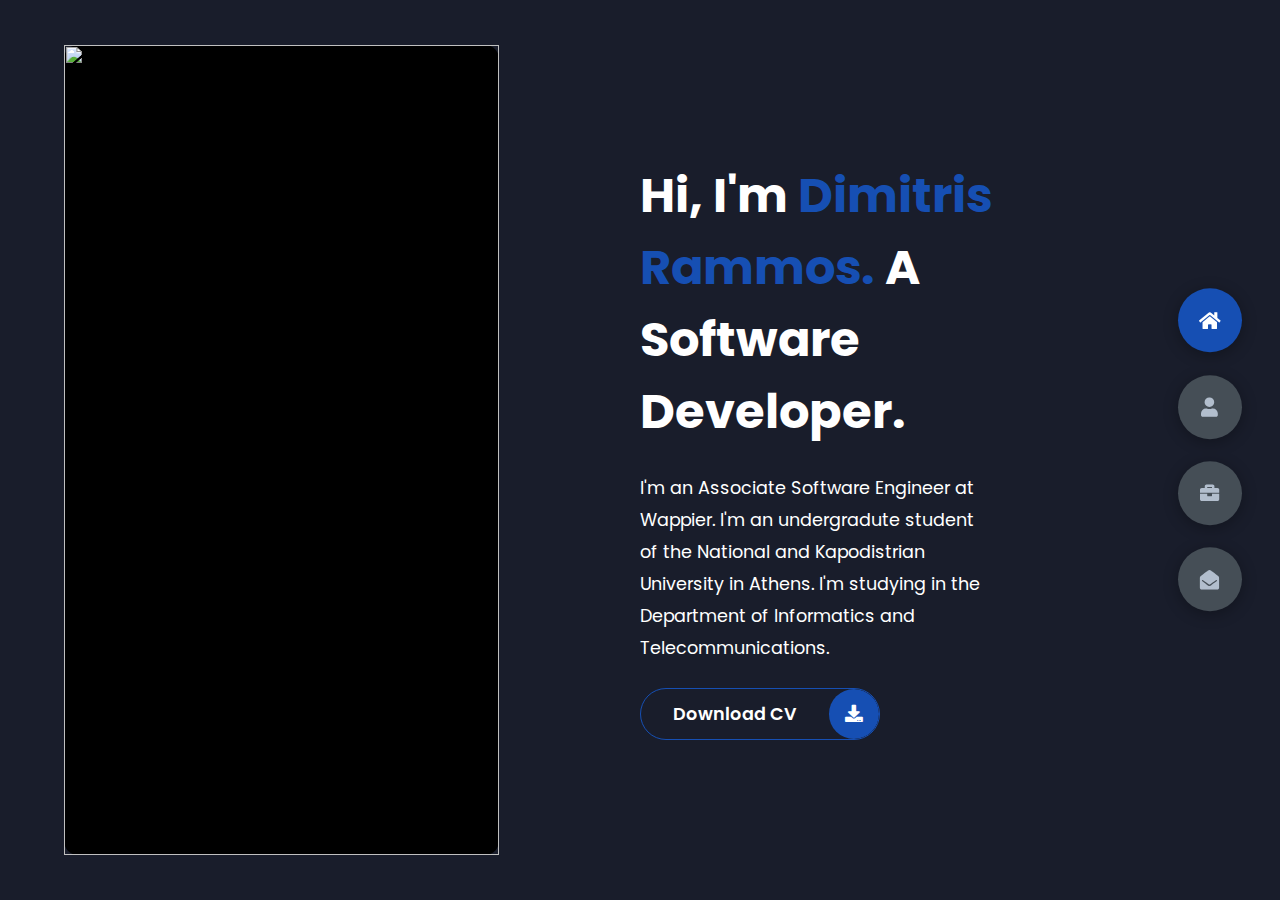
==== index.html @ a72041b3 "Update index.html" ====
<!DOCTYPE html>
<html lang = "en">
    
    <head>
        <meta charset="utf-8">
        <meta http-equiv="X-UA-Compatible" content= "IE=edge">
        <meta name = "viewport" content = "width=device-width, initial-scale=1.0">
        <title>Dimitrios Rammos</title>

        <link rel = "icon" href = "https://png.pngtree.com/png-clipart/20190613/original/pngtree-people-user-icon-png-image_3569389.jpg"
                type = "image/x-icon">
        <link rel = "stylesheet" href = "styles/styles.css">
        <link rel="preconnect" href="https://fonts.googleapis.com">
        <link rel="preconnect" href="https://fonts.gstatic.com" crossorigin>
        <link rel="stylesheet" href="https://cdnjs.cloudflare.com/ajax/libs/font-awesome/5.15.4/css/all.min.css" integrity="sha512-1ycn6IcaQQ40/MKBW2W4Rhis/DbILU74C1vSrLJxCq57o941Ym01SwNsOMqvEBFlcgUa6xLiPY/NS5R+E6ztJQ==" crossorigin="anonymous" referrerpolicy="no-referrer" />
        <link href="https://fonts.googleapis.com/css2?family=Poppins:wght@400;5000;600;700;800&ital@1&display=swap" rel="stylesheet"> 

    </head>

    <body class = "main-content">
        <header class="container header active" id="home">
            <div class="header-content">
                <div class="left-header">
                    <div class="h-shape"></div>
                    <div class="image">
                        <img src="img/myphoto.jpg" alt="">
                    </div>
                </div>
                <div class="right-header">
                    <h1 class="name">
                        Hi, I'm <span>Dimitris Rammos.</span>
                        A Software Developer.
                    </h1>
                    <p>
                        I'm an Associate Software Engineer at Wappier.
                        I'm an undergradute student of the National and Kapodistrian University in Athens.
                        I'm studying in the Department of Informatics and Telecommunications. 
                    </p>
                    <div class="btn-con">
                        <a href="files/cv.pdf" class="main-btn">
                            <span class="btn-text">Download CV</span>
                            <span class="btn-icon"><i class="fas fa-download"></i></span>
                        </a>
                    </div>
                </div>

            </div>
        </header>


        <main>
            <section class = "container  about" id = "aboutme">
                <div class="main-title">
                    <h2>ABOUT <span>ME</span></h2>
                </div>
                <div class="about-container">
                    <div class="left-about">
                        <h4>Information About me</h4>
                        <p>
                            I am a Associate Software Engineer at Wappier, as a Backend Developer, using Rust.
                            I am an undergraduate student in Department of Informatics and Telecommunications, in University of Athens.
                            I’m currently learning Rust Programming Language.<br /><br />
                            I am 21 years old and I live in athens. Though, I really love Crete and its nature, as well as life in the village. Last but not least, Greek coffee is my thing!
                        </p>
                        
                    </div>
                    <div class = "right-about">
                        <div class="image">
                            <img src="img/greek-coffee.jpg" alt="">
                        </div>
                    </div>
                </div>
                <div class = "about-skills">
                    <h4 class="stat-title">Programming Skills</h4>
                    
                    <div class = "programming-skills">
                        <div class="about-item">
                            <div class="abt-text">
                                <p class="large-text">C</p>
                            </div>
                        </div>
                        
                        <div class="about-item">
                            <div class="abt-text">
                                <p class="large-text">C++</p>
                            </div>
                        </div>

                        <div class="about-item">
                            <div class="abt-text">
                                <p class="large-text">Java</p>
                            </div>
                        </div>

                        <div class="about-item">
                            <div class="abt-text">
                                <p class="large-text">Python</p>
                            </div>
                        </div>

                        <div class="about-item">
                            <div class="abt-text">
                                <p class="large-text">MySQL</p>
                            </div>
                        </div>

                        <div class="about-item">
                            <div class="abt-text">
                                <p class="large-text">Assembly</p>
                            </div>
                        </div>

                        <div class="about-item">
                            <div class="abt-text">
                                <p class="large-text">HTML/CSS</p>
                            </div>
                        </div>

                        <div class="about-item">
                            <div class="abt-text">
                                <p class="large-text">JavaScript</p>
                            </div>
                        </div>
                    </div>
                </div>
                <h4 class="stat-title">My Timeline</h4>
                <div class="timeline">
                    <div class="timeline-item">
                        <div class="tl-icon">
                            <i class="fas fa-briefcase"></i>
                        </div>
                        <p class="tl-duration">2021</p>
                        <h5>Check-In Agent<span> - Goldair Handling</span></h5>
                        <p>
                            I was Check-In Agent for Aegean Airlines, in Heraklion Airport.
                        </p>
                    </div>
                    <div class="timeline-item">
                        <div class="tl-icon">
                            <i class="fas fa-briefcase"></i>
                        </div>
                        <p class="tl-duration">AUG 2022 - Present</p>
                        <h5>Associate Software Engineer<span> - Wappier</span></h5>
                        <p>
                            I am a Associate Software Engineer at Wappier. I am a BackEnd Developer and we coding with Rust.
                        </p>
                    </div>
                </div>
            </section>
            
            <section class = "container" id = "portofolio">
                <div class="main-Projects">
                    <h2>My <span>Projects</span></h2>
                </div>
                
                <div class = "All-Projects">
                        
                    <div class="Project">
                        <div class="row">
                            <div class="column-66">
                                <h1 class="xlarge-font"><b>Tic Tac Toe</b></h1>
                                <h1 class="large-font" style="color:#1DA1F2;"><b>Game</b></h1>
                                <h3 class="language">Programming Language: <span style="color:#164fb3;">Python</span></h3>
                                <p>
                                    <br />
                                    This game is TicTacToe, which can be played by 1 or 2 players.
                                    You can play together with your friend from one device or you can play
                                    alone with computer-machine. If you change 1-player you can to choise if you want to play Easy or Hard game.
                                    <br /><br />
                                </p>
                                <a href = "https://github.com/DimitrisRammos/TicTacToe"><button class="button">Open In GitHub</button></a>
                            </div>
                            <div class="column-33">
                                <img src="img/Tic.png" width="335" height="471">
                            </div>
                        </div>
                    </div>
                    
                    <div class="Project">
                        <div class="row">
                          <div class="column-33">
                            <img src="img/role.png" alt="App" width="335" height="471">
                          </div>
                          <div class="column-66">
                            <h1 class="xlarge-font"><b>Role Playing Game</b></h1>
                            <h1 class="large-font" style="color:#1DA1F2;"><b>Game</b></h1>
                            <h3 class="language">Programming Language: <span style="color:#164fb3;">C++</span></h3>
                            <p>
                                <br />
                                This game is a command line Role Playing Game with monsters and heroes fighting each other, implemented based on Object Oriented Programming principles.
                                <br /><br />
                            </p>
                            <a href = "https://github.com/DimitrisRammos/Role_Playing_Game"><button class="button">Open In GitHub</button></a>

                          </div>
                        </div>
                    </div>

                    <div class="Project">
                        <div class="row">
                            <div class="column-66">
                                <h1 class="xlarge-font"><b>Graph Coloring Project</b></h1>
                                <h1 class="large-font" style="color:#1DA1F2;"><b>Map Coloring</b></h1>
                                <h3 class="language">Programming Language: <span style="color:#164fb3;">C</span></h3>
                                <p>
                                    <br />
                                    This problem is Map coloring Problem. In cartography, map coloring is the act of choosing colors as a form of map symbol to be used on a map. In mathematics, map coloring is the act of assigning colors to features of a map such that no two adjacent features have the same color using the minimum number of colors. 
                                    <br /><br />
                                </p>
                                <a href = "https://github.com/DimitrisRammos/Graph-Coloring-Project"><button class="button">Open In GitHub</button></a>
                            </div>
                            <div class="column-33">
                                <img src="img/mapc.png" width="335" height="471">
                            </div>
                        </div>
                    </div>

                    <div class="Project">
                        <div class="row">
                          <div class="column-33">
                            <img src="img/pacman.png" alt="App" width="335" height="471">
                          </div>
                          <div class="column-66">
                            <h1 class="xlarge-font"><b>Artificial Intelligence Project</b></h1>
                            <h1 class="large-font" style="color:#1DA1F2;"><b>Project</b></h1>
                            <h3 class="language">Programming Language: <span style="color:#164fb3;">Python</span></h3>
                            <p>
                                <br />
                                This project is work from fifth semester in my University. The first three exercises is a Pacman Game from Berkley.
                                The last exercise is a ExamTimetabling problem.
                                <br /><br />
                            </p>
                            <a href = "https://github.com/DimitrisRammos/Artificial-Intelligence-Project"><button class="button">Open In GitHub</button></a>

                          </div>
                        </div>
                    </div>

                    <div class="Project">
                        <div class="row">
                            <div class="column-66">
                                <h1 class="xlarge-font"><b>Data Base Implementation</b></h1>
                                <h1 class="large-font" style="color:#1DA1F2;"><b>Project</b></h1>
                                <h3 class="language">Programming Language: <span style="color:#164fb3;">C</span></h3>
                                <p>
                                    <br />
                                    This project is our implementation for Extendible Hashing and Secondary Indexes for course named "Implementation of Data Base Systems". 
                                    <br /><br />
                                </p>
                                <a href = "https://github.com/DimitrisRammos/DataBaseHashing"><button class="button">Open In GitHub</button></a>
                            </div>
                            <div class="column-33">
                                <img src="img/database.jpeg" width="335" height="471">
                            </div>
                        </div>
                    </div>
                    

                    
                </div>


            </section>
            
            <section class = "container" id = "contactme">

                <div class="main-title">
                    <h2>Contact <span>me</span></h2>
                </div>
                <div class = contact-center>
                    <div class="contact-info">
                        <div class="contact-item">
                            <div class="icon">
                                <i class="fas fa-map-marker-alt"></i>
                                <span>Location</span>
                            </div>
                            <p>
                                 Athens, Greece
                            </p>
                        </div>
                        <div class="contact-item">
                            <div class="icon">
                                <i class="fas fa-envelope"></i>
                                <span>Email</span>
                            </div>
                            <p>
                                <span> jrammos@outlook.com.gr</span>
                            </p>
                        </div>
                        <div class="contact-item">
                            <div class="icon">
                                <i class="fas fa-user-graduate"></i>
                                <span>Education</span>
                            </div>
                            <p>
                                <span> Department of Informatics and Telecommunications, University of Athens</span>
                            </p>
                        </div>
                        <div class="contact-item">
                            <div class="icon">
                                <i class="fas fa-phone"></i>
                                <span>Mobile Number</span>
                            </div>
                            <p>
                                <span> +30 6940870953</span>
                            </p>
                        </div>
                        <div class="contact-item">
                            <div class="icon">
                                <i class="fas fa-globe-africa"></i>
                                <span>Languages</span>
                            </div>
                            <p>
                                <span> Greek, English</span>
                            </p>
                        </div>
                    </div>

                    <div class="contact-icons">
                        <div class="contact-icon">
                            <a href="https://www.facebook.com/profile.php?id=100008209203329" target="_blank">
                                <i class="fab fa-facebook-f"></i>
                            </a>
                            <a href="https://www.linkedin.com/in/dimitrisrammos/" target="_blank">
                                <i class="fab fa-linkedin"></i>
                            </a>
                            <a href="https://github.com/drammos" target="_blank">
                                <i class="fab fa-github"></i>
                            </a>
                            <a href="https://twitter.com/rammos_08" target="_blank">
                                <i class="fab fa-twitter"></i>
                            </a>
                        </div>
                    </div>
                </div>
            </div>



            </section>
        
        </main>

        <div class="controls">
            <div class="control active-btn" data-id="home" >
                <i class="fas fa-home"></i>
            </div>
            <div class="control" data-id="aboutme">
                <i class="fas fa-user"></i>
            </div>
            <div class="control" data-id="portofolio">
                <i class="fas fa-briefcase"></i>
            </div>
            <div class="control" data-id= "contactme">
                <i class="fas fa-envelope-open"></i>
            </div>
        </div>



        <script src = "j.js"></script>
    </body>
</html>
---- styles/styles.css ----
*{
    margin: 0;
    padding: 0;
    box-sizing: border-box;
    list-style: none;
}

:root{
    --color-primary: #191d2b;
    --color-secondary: #164fb3;
    /* --color-secondary: #1DA1F2; */
    --color-white: #FFFFFF;
    --color-black: #000;
    --color-grey0: #f8f8f8;
    --color-grey-1: #dbe1e8;
    --color-grey-2: #b2becd;
    --color-grey-3: #6c7983;
    --color-grey-4: #454e56;
    --color-grey-5: #2a2e35;
    --color-grey-6: #12181b;

    --color-fb: #1877F2;
    --color-git: #131418;
    --color-linkedin: #0A66C2;
    --color-tw: #1DA1F2;
    --br-sm-2: 14px;
    --box-shadow-1: 0 3px 15px rgba(0,0,0,.3);
}

body{
    background-color: var(--color-primary);
    /* background-image: url("w1.jpeg"); */
    font-family: 'Poppins', sans-serif;
    font-size: 1.1rem;
    color: var(--color-white);
    transition: all 0.4s ease-in-out;
}

a{
    display: inline-block;
    text-decoration: none;
    color: inherit;
    font-family: inherit;
}

header{
    height:  100vh;
    color: var(--color-white);
    overflow: hidden;
    padding: 0 !important;
}


section {
    min-height: 100vh;
    width: 100%;
    position: absolute;
    left: 0;
    top: 0;
    padding: 3rem 18rem;
}
  
.container {
    display: none;
    transform: translateY(-100%) scale(0);
    transition: all 0.4s ease-in-out;
    background-color: var(--color-primary);
}
  
.active {
    display: block;
    animation: appear 1s ease-in-out;
    transform: translateY(0) scaleY(1);
}

@keyframes appear {
    0% {
      transform: translateY(-100%) scaleY(0);
    }
    100% {
      transform: translateY(0) scaleY(1);
    }
}



/* controlos from the side */
.controls {
    position: fixed;
    z-index: 10;
    top: 50%;
    right: 3%;
    display: flex;
    flex-direction: column;
    align-items: center;
    justify-content: center;
    transform: translateY(-50%);
}
  
.controls .control {
    padding: 2rem;
    cursor: pointer;
    background-color: var(--color-grey-4);
    width: 55px;
    height: 55px;
    border-radius: 50%;
    display: flex;
    justify-content: center;
    align-items: center;
    margin: 0.7rem 0;
    box-shadow: var(--box-shadow-1);
}

.controls .control i {
    font-size: 1.2rem;
    color: var(--color-grey-2);
    pointer-events: none;
}

.controls .active-btn {
    background-color: var(--color-secondary);
    transition: all 0.4s ease-in-out;
}

.controls .active-btn i {
    color: var(--color-white);
}



/* header */
.header-content {
    display: grid;
    grid-template-columns: repeat(2, 1fr);
    min-height: 100vh;
  }




  .header-content .left-header {
    display: flex;
    align-items: center;
    position: relative;
    /* padding-left: ; */
  }

.header-content .left-header .image {
    border-radius: var(--br-sm-2);
    height: 90%;
    width: 68%;
    margin-left: 4rem;

    background-color: var(--color-black);
    transition: all 0.4s ease-in-out;
}

.header-content .left-header .image img {
    width: 100%;
    height: 100%;
    object-fit: cover;
    transition: all 0.4s ease-in-out;
}

.header-content .left-header .image img:hover {
    filter: grayscale(0);
}

.header-content .right-header {
  display: flex;
  flex-direction: column;
  justify-content: center;
  padding-right: 18rem;
}

.header-content .right-header .name {
  font-size: 3rem;
}

.header-content .right-header .name span {
  color: var(--color-secondary);
}


.header-content .right-header p {
  margin: 1.5rem 0;
  line-height: 2rem;
}


/* about me */
.main-title h2{
  font-size: 3rem;
  text-align: center;
}

.main-title h2 span{
  color: var(--color-secondary);
}

.main-Projects h2{
  font-size: 3rem;
  text-align: center;
}

.main-Projects h2 span{
  color: var(--color-secondary);
}


/*btn */
/*Independed components*/
.btn-con {
    display: flex;
    align-self: flex-start;
    align-items: center;
}
  
.main-btn {
    border-radius: 30px;
    color: inherit;
    font-weight: 600;
    position: relative;
    border: 1px solid var(--color-secondary);
    display: flex;
    align-self: flex-start;
    align-items: center;
    overflow: hidden;
}

.main-btn .btn-text {
    padding: 0 2rem;
}

.main-btn .btn-icon {
    background-color: var(--color-secondary);
    display: flex;
    align-items: center;
    justify-content: center;
    border-radius: 50%;
    padding: 1rem;
}


/* sa */
.contact-center {
  /* display: flex; */
  padding-top: 10rem;
  /* flex: 1; */
}

.contact-center h4 {
  margin-top: 1rem;
  font-size: 2rem;
  text-transform: uppercase;
}
.contact-center p {
  margin: 1rem 0;
  line-height: 2rem;
}
.contact-center .contact-info .contact-item {
  display: flex;
  align-items: center;
  justify-content: space-between;

}
.contact-center .contact-info .contact-item p {
  margin: 0.3rem 0 !important;
  padding: 0 !important;
}
.contact-center .contact-info .contact-item .icon {
  display: grid;
  grid-template-columns: 40px 1fr;
}
.contact-center .contact-info .contact-item .icon i {
  display: flex;
  align-items: center;
  font-size: 1.3rem;
}
.contact-center .contact-icons .contact-icon {
  display: flex;
  margin-top: 7rem;
  justify-content: center;
  align-items: center;

}
.contact-center .contact-icons .contact-icon a {
  display: flex;
  align-items: center;
  color: var(--color-white);
  background-color: var(--color-grey-5);

  cursor: pointer;
  justify-content: center;
  width: 70px;
  height: 70px;
  border-radius: 50%;
  margin: 0 0.4rem;
  transition: all 0.4s ease-in-out;
}

.contact-center .contact-icons .contact-icon a:hover{
  background-color: var(--color-secondary);
}

.contact-center .contact-icons .contact-icon a:hover i {
  color: var(--color-white);
}
.contact-center .contact-icons .contact-icon a i {
  display: flex;
  align-items: center;
  justify-content: center;
  font-size: 1.3rem;
}




/* about me */

.about-container {
  display: grid;
  grid-template-columns: repeat(2, 1fr);
  padding-top: 3.5rem;
  padding-bottom: 5rem;
}

.about-container .right-about {
  display: grid;
  grid-template-columns: repeat(2, 1fr);
  grid-gap: 2rem;
}
.about-container .left-about {
  padding-right: 5rem;
}

.about-container .left-about p {
  margin: 1.5rem 0;
  line-height: 1.6rem;
  color: var(--color-grey-1);
}

.about-container .left-about h4 {
  font-size: 1.8rem;
  text-transform: uppercase;
}


.about-container .right-about .image {
  border-radius: var(--br-sm-2);
  margin-left: 1rem;

  background-color: var(--color-black);
  transition: all 0.4s ease-in-out;
}

.about-container .right-about .image img {

  object-fit: cover;
  transition: all 0.4s ease-in-out;
}

.about-container .right-about .image img:hover {
  filter: grayscale(0);
}



.stat-title {
  text-transform: uppercase;
  font-size: 1.4rem;
  text-align: center;
  padding: 3.5rem 0;
  position: relative;
}
.stat-title::before {
  content: "";
  position: absolute;
  left: 50%;
  top: 0;
  width: 40%;
  height: 1px;
  background-color: var(--color-grey-5);
  transform: translateX(-50%);
}

.about-skills .programming-skills{
  padding-bottom: 4rem;
  display: grid;
  grid-template-columns: repeat(4, 1fr);
  grid-gap: 2rem;
}


.about-skills .programming-skills .about-item {
  border: 1px solid var(--color-grey-5);
  border-radius: 5px;
  transition: all 0.4s ease-in-out;
  box-shadow: 1px 2px 15px rgba(0, 0, 0, 0.1);
}

.about-skills .programming-skills .about-item:hover {
  cursor: default;
  transform: translateY(-5px);
  border: 1px solid var(--color-secondary);
  box-shadow: 1px 4px 15px rgba(0, 0, 0, 0.32);
}

.about-skills .programming-skills .about-item .abt-text {
  padding: 1rem;
  display: flex;
  flex-direction: column;
}
.about-skills .programming-skills .about-item .abt-text .large-text {
  font-size: 2.5rem;
  font-weight: 700;
  color: var(--color-secondary);
}


/*Timeline*/
.timeline {
  display: grid;
  grid-template-columns: repeat(2, 1fr);
  grid-gap: 2rem;
  padding-bottom: 3rem;
}
.timeline .timeline-item {
  position: relative;
  padding-left: 3rem;
  border-left: 1px solid var(--color-grey-5);
}
.timeline .timeline-item .tl-icon {
  position: absolute;
  left: -27px;
  top: 0;
  background-color: var(--color-secondary);
  width: 50px;
  height: 50px;
  border-radius: 50%;
  display: flex;
  align-items: center;
  justify-content: center;
}
.timeline .timeline-item .tl-icon i {
  font-size: 1.3rem;
}
.timeline .timeline-item .tl-duration {
  padding: 0.2rem 0.6rem;
  background-color: var(--color-grey-5);
  border-radius: 15px;
  display: inline-block;
  font-size: 0.8rem;
  text-transform: uppercase;
  font-weight: 500;
}
.timeline .timeline-item h5 {
  padding: 1rem 0;
  text-transform: uppercase;
  font-size: 1.3rem;
  font-weight: 600;
}
.timeline .timeline-item h5 span {
  color: var(--color-grey-2);
  font-weight: 500;
  font-size: 1.2rem;
}
.timeline .timeline-item p {
  color: var(--color-grey-2);
}


/* portofolio */
/* padding-right: 5rem; */


.All-Projects .Project {
  padding: 64px;
}

.All-Projects .Project .row:after {
  content: "";
  display: table;
  clear: both
}

.All-Projects .Project .row .column-66 {
  float: left;
  width: 66.66666%;
  padding: 20px;
}

.All-Projects .Project .row .column-33 {
  float: left;
  /* float: bottom; */
  width: 33.33333%;
  padding: 20px;
}

.All-Projects .Project .row .column-66 .large-font {
  font-size: 40px;
}

.All-Projects .Project .row .column-66 .xlarge-font {
  font-size: 50px
}

.All-Projects .Project .row .column-66 .button {
  border: none;
  color: white;
  padding: 14px 28px;
  font-size: 16px;
  cursor: pointer;
  background-color: #1DA1F2;
}

.All-Projects .Project .row .column-66 img {
  display: block;
  height: auto;
  max-width: 100%;
}

.All-Projects .Project .row .column-33 img {
  display: block;
  height: auto;
  max-width: 100%;
}



@media screen and ((max-width: 1000px) and (min-width: 970px)) {
  .column-66,
  .column-33 {
    width: 100%;
    text-align: center;
  }
  img {
    margin: auto;
  }
}
@media screen and ((max-width: 1432px) and (min-width: 1250px)) {
    .container {
      padding: 7rem 11rem;
    }
  
    .contact-center {
      flex-direction: column;
    }
    
    .contact-center .right-contact {
      margin-left: 0;
      margin-top: 2.5rem;
    }
  
    .contact-center .right-contact .i-c-2 {
      flex-direction: column;
    }
  
    .contact-center .right-contact .i-c-2 :last-child {
      margin-left: 0;
      margin-top: 1.5rem;
    }
  
    .contact-center .right-contact {
      margin-bottom: 6rem;
    }
  
    .main-title h2 .bg-text {
      font-size: 5.5rem;
    }
}

@media screen and ((max-width: 1250px) and (min-width: 1070px)) {
    .blogs {
      grid-template-columns: repeat(2, 1fr);
      margin-top: 6rem;
    }
  
    .portfolios {
      grid-template-columns: repeat(2, 1fr);
    }
  
    .header-content .right-header {
      padding-right: 9rem;
    }
}
@media screen  and (max-width: 390px) {
  header{
    padding: 0 !important;
  }

  .header-content{
    grid-template-columns: repeat(1, 1fr);
    padding-bottom: 6rem;
  }


  .right-header{
    grid-row: 1;
    padding-right: 0rem !important;
    width: 90%;
    margin: 0 auto;
  }
  .right-header  .name{
        font-size: 2.5rem !important;
        text-align: center;
        padding-top: 3rem;
  }

  .header-content .left-header .image{
    margin: 0 auto;
    height: 95%;
    width: 65%;
  }

  .header-content .left-header .image img {
    width: 100%;
    height: 100%;
  }  

  .controls{
    top: auto;
    bottom: 0;
    flex-direction: row;
    justify-content: center;
    left: 50%;
    transform: translateX(-50%);
    width: 100%;
    background-color: var(--color-grey-5);
  }

  .controls .control{
      margin: 1rem .3rem;
  }


  .about-container{
    grid-template-columns: repeat(1, 1fr);
  }
  .about-container .right-about{
    grid-template-columns: repeat(1, 1fr);
   
  }
  .about-container .right-about .image{
    margin: 0 auto;
   
  }
  .about-container .right-about .image img {

    height: 200px;
    width: 310px;
  }


  
  
  .left-about{
        padding-right: 0rem;
        padding-left: 0rem;
  }      
  /* .left-about  p{
            padding-left: 0;
  }
     */

  .about-skills .programming-skills{
    grid-template-columns: repeat(1, 1fr);
  }
  .timeline{
    grid-template-columns: repeat(1, 1fr);
    padding-bottom: 6rem;
  }

  .container{
    padding: 2rem 2.5rem !important;
  }


  .All-Projects{
    grid-template-columns: repeat(1, 1fr);
    padding-bottom: 6rem;
    margin-top: 1rem;
  }



  .contact-content-con{
    flex-direction: column;
  }
  .contact-content-con  .right-contact{
        margin-left: 0;
        margin-top: 2.5rem;
  }
    

  .contact-content-con .right-contact .i-c-2{
      flex-direction: column;
  }
  
  .contact-content-con .right-contact .i-c-2 :last-child{
    margin-left: 0;
    margin-top: 1.5rem;
  }

  .contact-content-con .right-contact{
    margin-bottom: 6rem;
  }

  .contact-item{
    flex-direction: column;
    margin: 1rem 0;
  }  
  .contact-item  p{
        font-size: 15px;
        color: var(--color-grey-2);
  }
  .contact-item p  span{
        font-size: 15px;
  }
  .contact-item p  .icon{
        grid-template-columns: 25px 1fr;
  }


  .main-title h2{
    font-size: 2rem;
  }      
  .main-title h2  span{
    font-size: 2.3rem;
  }
  .main-title h2  .bg-text{
    font-size: 2.3rem;
  }

  .All-Projects .Project{
    padding: 20px;
  }



  .All-Projects .Project .row .column-66 {
    width: 100%;
  }
  
  .All-Projects .Project .row .column-33 {
    width: 100%;
  }
  
  .All-Projects .Project .row .column-66 .large-font {
    font-size: 30px;
  }
  
  .All-Projects .Project .row .column-66 .xlarge-font {
    font-size: 40px
  }
  
  .All-Projects .Project .row .column-66 .button {
    padding: 14px 28px;
    font-size: 16px;
    cursor: pointer;
  }
  
  .All-Projects .Project .row .column-66 img {
    display: block;
    height: 50px;
    max-width: 70%;
  }
  
  .All-Projects .Project .row .column-33 img {
    display: block;
    height: auto;
    max-width: 85%;
  }
  
}

@media screen and (max-width: 480px) and (min-width: 390px){
  header{
    padding: 0 !important;
  }

  .header-content{
    grid-template-columns: repeat(1, 1fr);
    padding-bottom: 6rem;
  }


  .right-header{
    grid-row: 1;
    padding-right: 0rem !important;
    width: 90%;
    margin: 0 auto;
  }
  .right-header  .name{
        font-size: 2.5rem !important;
        text-align: center;
        padding-top: 3rem;
  }

  .header-content .left-header .image{
    margin: 0 auto;
    height: 85%;
    width: 55%;
  }

  .header-content .left-header .image img {
    width: 100%;
    height: 100%;
  }  

  .controls{
    top: auto;
    bottom: 0;
    flex-direction: row;
    justify-content: center;
    left: 50%;
    transform: translateX(-50%);
    width: 100%;
    background-color: var(--color-grey-5);
  }

  .controls .control{
      margin: 1rem .3rem;
  }


  .about-container{
    grid-template-columns: repeat(1, 1fr);
  }
  .about-container .right-about{
    grid-template-columns: repeat(1, 1fr);
    /* padding-top: 2.5rem; */
    /* margin-left: 0; */
    /* padding-left: 0; */
    /* grid-gap:1rem; */
  }
  .about-container .right-about .image{
    margin: 0 auto;
    /* transform: scale(0.9); */
    /* height: 100%; */
    /* width: 80%; */
  }
  .about-container .right-about .image img {

    height: 300px;
    width: 400px;
  }


  
  
  .left-about{
        padding-right: 0;
  }      
  .left-about  p{
            padding-left: 0;
  }
    

  .about-skills .programming-skills{
    grid-template-columns: repeat(1, 1fr);
  }
  .timeline{
    grid-template-columns: repeat(1, 1fr);
    padding-bottom: 6rem;
  }

  .container{
    padding: 2rem 2.5rem !important;
  }


  .All-Projects{
    grid-template-columns: repeat(1, 1fr);
    padding-bottom: 6rem;
    margin-top: 1rem;
  }



  .contact-content-con{
    flex-direction: column;
  }
  .contact-content-con  .right-contact{
        margin-left: 0;
        margin-top: 2.5rem;
  }
    

  .contact-content-con .right-contact .i-c-2{
      flex-direction: column;
  }
  
  .contact-content-con .right-contact .i-c-2 :last-child{
    margin-left: 0;
    margin-top: 1.5rem;
  }

  .contact-content-con .right-contact{
    margin-bottom: 6rem;
  }

  .contact-item{
    flex-direction: column;
    margin: 1rem 0;
  }  
  .contact-item  p{
        font-size: 15px;
        color: var(--color-grey-2);
  }
  .contact-item p  span{
        font-size: 15px;
  }
  .contact-item p  .icon{
        grid-template-columns: 25px 1fr;
  }


  .main-title h2{
    font-size: 2rem;
  }      
  .main-title h2  span{
    font-size: 2.3rem;
  }
  .main-title h2  .bg-text{
    font-size: 2.3rem;
  }




  .All-Projects .Project .row .column-66 {
    width: 100%;
  }
  
  .All-Projects .Project .row .column-33 {
    width: 100%;
  }
  
  .All-Projects .Project .row .column-66 .large-font {
    font-size: 40px;
  }
  
  .All-Projects .Project .row .column-66 .xlarge-font {
    font-size: 50px
  }
  
  .All-Projects .Project .row .column-66 .button {
    padding: 14px 28px;
    font-size: 16px;
    cursor: pointer;
  }
  
  .All-Projects .Project .row .column-66 img {
    display: block;
    height: 50px;
    max-width: 70%;
  }
  
  .All-Projects .Project .row .column-33 img {
    display: block;
    height: auto;
    max-width: 100%;
  }


  
    
}

@media screen and (max-width: 600px) and (min-width: 480px) {

  header{
    padding: 0 !important;
  }

  .header-content{
    grid-template-columns: repeat(1, 1fr);
    padding-bottom: 6rem;
  }


  .right-header{
    grid-row: 1;
    padding-right: 0rem !important;
    width: 90%;
    margin: 0 auto;
  }
  .right-header  .name{
        font-size: 2.5rem !important;
        text-align: center;
        padding-top: 3rem;
  }

  .header-content .left-header .image{
    margin: 0 auto;
    height: 95%;
    width: 60%;
  }

  .header-content .left-header .image img {
    width: 100%;
    height: 100%;
  }  

  .controls{
    top: auto;
    bottom: 0;
    flex-direction: row;
    justify-content: center;
    left: 50%;
    transform: translateX(-50%);
    width: 100%;
    background-color: var(--color-grey-5);
  }

  .controls .control{
      margin: 1rem .3rem;
  }


  .about-container{
    grid-template-columns: repeat(1, 1fr);
  }
  .about-container .left-about{
    padding-left: 120;
    
  }
  .about-container .right-about{
    grid-template-columns: repeat(1, 1fr);
    /* float: center; */
    /* padding-top: 2.5rem; */
    /* margin-left: 0; */
    /* padding-left: 0; */
    /* grid-gap:1rem; */
  }
  .about-container .right-about .image{
    margin: 0 auto;

  }
  .about-container .right-about .image img {

    height: 300px;
    width: 400px;
  }


  
  
  .left-about{
        padding-left: 3.4rem;
  }      
  /* .left-about  p{
            padding-left: 3.5rem;
  }
     */

  .about-skills .programming-skills{
    grid-template-columns: repeat(1, 1fr);
  }
  .timeline{
    grid-template-columns: repeat(1, 1fr);
    padding-bottom: 6rem;
  }

  .container{
    padding: 2rem 2.5rem !important;
  }


  .All-Projects{
    grid-template-columns: repeat(1, 1fr);
    padding-bottom: 6rem;
    margin-top: 1rem;
  }



  .contact-content-con{
    flex-direction: column;
  }
  .contact-content-con  .right-contact{
        margin-left: 0;
        margin-top: 2.5rem;
  }
    

  .contact-content-con .right-contact .i-c-2{
      flex-direction: column;
  }
  
  .contact-content-con .right-contact .i-c-2 :last-child{
    margin-left: 0;
    margin-top: 1.5rem;
  }

  .contact-content-con .right-contact{
    margin-bottom: 6rem;
  }

  .contact-item{
    flex-direction: column;
    margin: 1rem 0;
  }  
  .contact-item  p{
        font-size: 15px;
        color: var(--color-grey-2);
  }
  .contact-item p  span{
        font-size: 15px;
  }
  .contact-item p  .icon{
        grid-template-columns: 25px 1fr;
  }


  .main-title h2{
    font-size: 2rem;
  }      
  .main-title h2  span{
    font-size: 2.3rem;
  }
  .main-title h2  .bg-text{
    font-size: 2.3rem;
  }




  .All-Projects .Project .row .column-66 {
    width: 100%;
  }
  
  .All-Projects .Project .row .column-33 {
    width: 100%;
  }
  
  .All-Projects .Project .row .column-66 .large-font {
    font-size: 40px;
  }
  
  .All-Projects .Project .row .column-66 .xlarge-font {
    font-size: 50px
  }
  
  .All-Projects .Project .row .column-66 .button {
    padding: 14px 28px;
    font-size: 16px;
    cursor: pointer;
  }
  
  .All-Projects .Project .row .column-66 img {
    display: block;
    height: 50px;
    max-width: 70%;
  }
  
  .All-Projects .Project .row .column-33 img {
    display: block;
    height: auto;
    max-width: 100%;
  }




}


@media screen and ((max-width: 1070px) and (min-width: 1000px)) {
    .about-container {
      grid-template-columns: repeat(1, 1fr);
    }
    .about-container .right-about {
      padding-top: 2.5rem;
    }
  
    .main-title h2 {
      font-size: 4rem;
    }
    .main-title h2 span {
      font-size: 4rem;
    }
    .main-title h2 .bg-text {
      font-size: 4.5rem;
    }
}


@media screen and ((max-width: 970px) and (min-width: 700px)) {
    .container {
      padding: 7rem 6rem;
    }
  
    .about-container .left-about {
      padding-right: 0rem;
    }
  
    .header-content {
      grid-template-columns: repeat(1, 1fr);
      padding-bottom: 6rem;
    }
  
    .left-header .h-shape {
      display: none;
    }
    .left-header .image {
      width: 90% !important;
      margin: 0 auto !important;
    }
  
    .right-header {
      grid-row: 1;
      padding-right: 0rem !important;
      width: 90%;
      margin: 0 auto;
    }
    .right-header .name {
      font-size: 2.5rem !important;
      text-align: center;
      padding-top: 3rem;
    }
}


@media screen and (max-width: 700px) and (min-width: 600px) {
 
  header{
    padding: 0 !important;
  }

  .header-content{
    grid-template-columns: repeat(1, 1fr);
    padding-bottom: 6rem;
  }


  .right-header{
    grid-row: 1;
    padding-right: 0rem !important;
    width: 90%;
    margin: 0 auto;
  }
  .right-header  .name{
        font-size: 2.5rem !important;
        text-align: center;
        padding-top: 3rem;
  }

  .header-content .left-header .image{
    margin: 0 auto;
    height: 95%;
    width: 60%;
  }

  .header-content .left-header .image img {
    width: 100%;
    height: 100%;
  }  

  .controls{
    top: auto;
    bottom: 0;
    flex-direction: row;
    justify-content: center;
    left: 50%;
    transform: translateX(-50%);
    width: 100%;
    background-color: var(--color-grey-5);
  }

  .controls .control{
      margin: 1rem .3rem;
  }


  .about-container{
    grid-template-columns: repeat(1, 1fr);
  }

  .about-container .right-about{
    grid-template-columns: repeat(1, 1fr);
  
  }
  .about-container .right-about .image{
    margin: 0 auto;

  }
  .about-container .right-about .image img {

    height: 380px;
    width: 500px;
  }


  
  
  .left-about{
        padding-left: 4rem;
  }      


  .about-skills .programming-skills{
    grid-template-columns: repeat(1, 1fr);
  }
  .timeline{
    grid-template-columns: repeat(1, 1fr);
    padding-bottom: 6rem;
  }

  .container{
    padding: 2rem 2.5rem !important;
  }


  .All-Projects{
    grid-template-columns: repeat(1, 1fr);
    padding-bottom: 6rem;
    margin-top: 1rem;
  }



  .contact-content-con{
    flex-direction: column;
  }
  .contact-content-con  .right-contact{
        margin-left: 0;
        margin-top: 2.5rem;
  }
    

  .contact-content-con .right-contact .i-c-2{
      flex-direction: column;
  }
  
  .contact-content-con .right-contact .i-c-2 :last-child{
    margin-left: 0;
    margin-top: 1.5rem;
  }

  .contact-content-con .right-contact{
    margin-bottom: 6rem;
  }

  .contact-item{
    flex-direction: column;
    margin: 1rem 0;
  }  
  .contact-item  p{
        font-size: 15px;
        color: var(--color-grey-2);
  }
  .contact-item p  span{
        font-size: 15px;
  }
  .contact-item p  .icon{
        grid-template-columns: 25px 1fr;
  }


  .main-title h2{
    font-size: 2rem;
  }      
  .main-title h2  span{
    font-size: 2.3rem;
  }
  .main-title h2  .bg-text{
    font-size: 2.3rem;
  }




  
  .All-Projects .Project .row .column-66 .large-font {
    font-size: 40px;
  }
  
  .All-Projects .Project .row .column-66 .xlarge-font {
    font-size: 50px
  }
  
  .All-Projects .Project .row .column-66 .button {
    padding: 14px 28px;
    font-size: 16px;
    cursor: pointer;
  }
  
  .All-Projects .Project .row .column-66 img {
    display: block;
    height: 50px;
    max-width: 70%;
  }
  
  .All-Projects .Project .row .column-33 img {
    display: block;
    height: auto;
    max-width: 100%;
  }

}
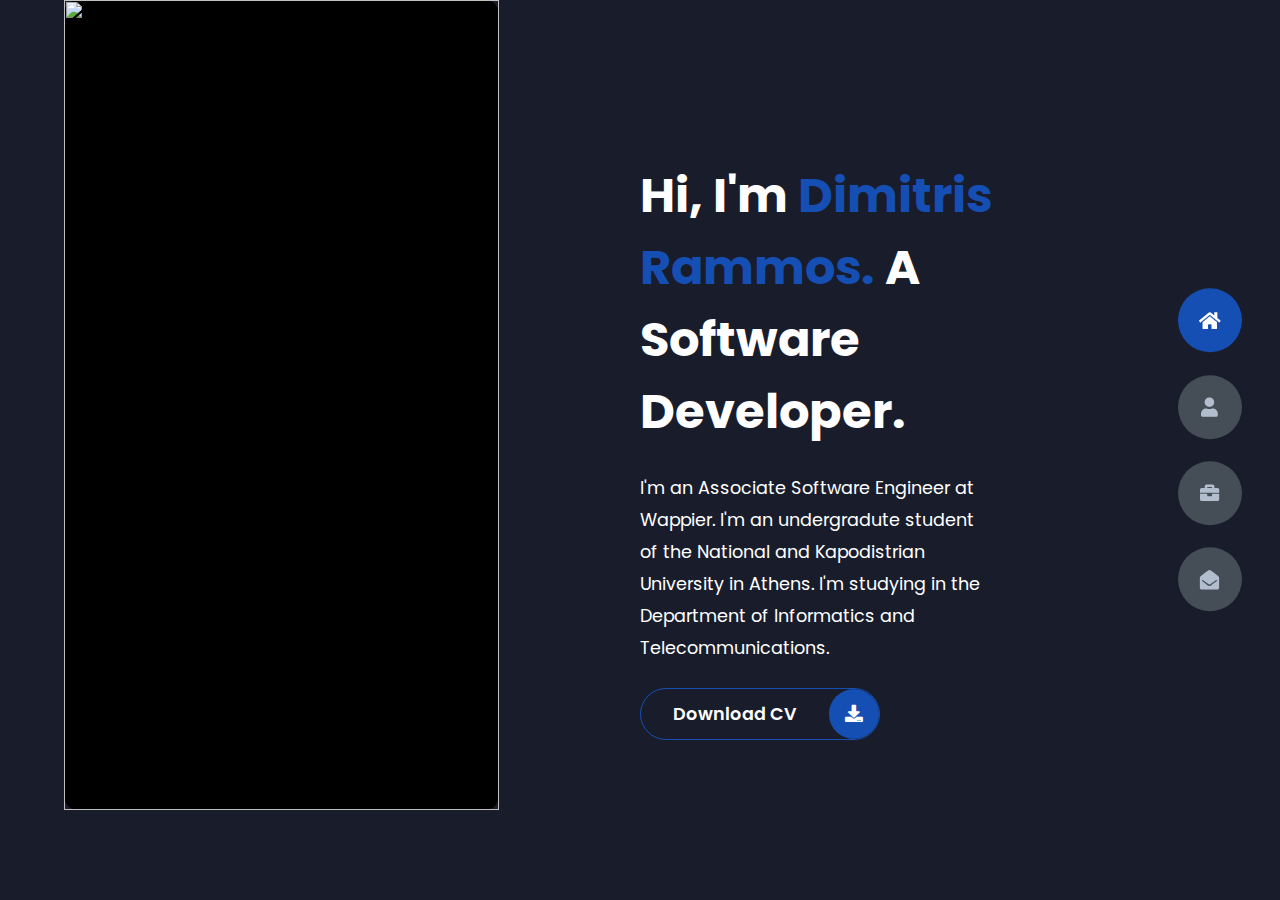
==== commit 09135be5: "Add new information for me in timeline" ====
--- a/index.html
+++ b/index.html
@@ -76,6 +76,11 @@
                     <div class = "programming-skills">
                         <div class="about-item">
                             <div class="abt-text">
+                                <p class="large-text">Rust</p>
+                            </div>
+                        </div>
+                        <div class="about-item">
+                            <div class="abt-text">
                                 <p class="large-text">C</p>
                             </div>
                         </div>
@@ -142,7 +147,18 @@
                         <p class="tl-duration">AUG 2022 - Present</p>
                         <h5>Associate Software Engineer<span> - Wappier</span></h5>
                         <p>
-                            I am a Associate Software Engineer at Wappier. I am a BackEnd Developer and we coding with Rust.
+                            I am an associate software engineer currently working at wappier as a backend developer.</br>
+                            I mainly code and learn Rust using the Axum framework from the Tokio library.</br> 
+                            Below I will list the technologies I’ve been using along with Rust.</br></br>
+
+                            <span style="color:#449fcc;">GraphQl</span></h3> - I learn for graph-ql and create services with Rust.</br>
+                            <span style="color:#449fcc;">Kafka</span></h3> - Consumer and Producer for the services.</br>
+                            <span style="color:#449fcc;">Docker</span></h3> - I create the services Containers and Images.</br>
+                            <span style="color:#449fcc;">Git</span></h3> - I learned how to use git in a workspace.</br>
+                            <span style="color:#449fcc;;">Databases</span></h3> - I use the databases Redis, MongoDB and PostgresDB.</br>
+                            Also, I have use for my services <span style="color:#449fcc;;">Prometheus</span></h3>, <span style="color:#449fcc;;">Grafana</span></h3> and <span style="color:#449fcc;;">Postman</span></h3>.</br></br>
+                            
+                            I have experience programming and developing software with teams implementing Agile methodologies.
                         </p>
                     </div>
                 </div>
--- a/styles/styles.css
+++ b/styles/styles.css
@@ -1,175 +1,205 @@
-*{
-    margin: 0;
-    padding: 0;
-    box-sizing: border-box;
-    list-style: none;
-}
-
-:root{
-    --color-primary: #191d2b;
-    --color-secondary: #164fb3;
-    /* --color-secondary: #1DA1F2; */
-    --color-white: #FFFFFF;
-    --color-black: #000;
-    --color-grey0: #f8f8f8;
-    --color-grey-1: #dbe1e8;
-    --color-grey-2: #b2becd;
-    --color-grey-3: #6c7983;
-    --color-grey-4: #454e56;
-    --color-grey-5: #2a2e35;
-    --color-grey-6: #12181b;
-
-    --color-fb: #1877F2;
-    --color-git: #131418;
-    --color-linkedin: #0A66C2;
-    --color-tw: #1DA1F2;
-    --br-sm-2: 14px;
-    --box-shadow-1: 0 3px 15px rgba(0,0,0,.3);
-}
-
-body{
-    background-color: var(--color-primary);
-    /* background-image: url("w1.jpeg"); */
-    font-family: 'Poppins', sans-serif;
-    font-size: 1.1rem;
-    color: var(--color-white);
-    transition: all 0.4s ease-in-out;
-}
-
-a{
-    display: inline-block;
-    text-decoration: none;
-    color: inherit;
-    font-family: inherit;
-}
-
-header{
-    height:  100vh;
-    color: var(--color-white);
-    overflow: hidden;
-    padding: 0 !important;
-}
-
+* {
+  margin: 0;
+  padding: 0;
+  -webkit-box-sizing: border-box;
+          box-sizing: border-box;
+  list-style: none;
+}
+
+:root {
+  --color-primary: #191d2b;
+  --color-secondary: #164fb3;
+  /* --color-secondary: #1DA1F2; */
+  --color-white: #FFFFFF;
+  --color-black: #000;
+  --color-grey0: #f8f8f8;
+  --color-grey-1: #dbe1e8;
+  --color-grey-2: #b2becd;
+  --color-grey-3: #6c7983;
+  --color-grey-4: #454e56;
+  --color-grey-5: #2a2e35;
+  --color-grey-6: #12181b;
+  --color-fb: #1877F2;
+  --color-git: #131418;
+  --color-linkedin: #0A66C2;
+  --color-tw: #1DA1F2;
+  --br-sm-2: 14px;
+}
+
+body {
+  background-color: var(--color-primary);
+  background-image: url("w1.jpeg");
+  font-family: 'Poppins', sans-serif;
+  font-size: 1.1rem;
+  color: var(--color-white);
+}
+
+a {
+  display: inline-block;
+  text-decoration: none;
+  color: inherit;
+  font-family: inherit;
+}
+
+header {
+  height: 100vh;
+  color: var(--color-white);
+  overflow: hidden;
+  padding: 0 !important;
+}
 
 section {
-    min-height: 100vh;
-    width: 100%;
-    position: absolute;
-    left: 0;
-    top: 0;
-    padding: 3rem 18rem;
-}
-  
+  min-height: 100vh;
+  width: 100%;
+  position: absolute;
+  left: 0;
+  top: 0;
+  padding: 3rem 18rem;
+}
+
 .container {
-    display: none;
-    transform: translateY(-100%) scale(0);
-    transition: all 0.4s ease-in-out;
-    background-color: var(--color-primary);
-}
-  
+  display: none;
+  -webkit-transform: translateY(-100%) scale(0);
+          transform: translateY(-100%) scale(0);
+  -webkit-transition: all 0.4s ease-in-out;
+  transition: all 0.4s ease-in-out;
+  background-color: var(--color-primary);
+}
+
 .active {
-    display: block;
-    animation: appear 1s ease-in-out;
-    transform: translateY(0) scaleY(1);
+  display: block;
+  -webkit-animation: appear 1s ease-in-out;
+          animation: appear 1s ease-in-out;
+  -webkit-transform: translateY(0) scaleY(1);
+          transform: translateY(0) scaleY(1);
+}
+
+@-webkit-keyframes appear {
+  0% {
+    -webkit-transform: translateY(-100%) scaleY(0);
+            transform: translateY(-100%) scaleY(0);
+  }
+  100% {
+    -webkit-transform: translateY(0) scaleY(1);
+            transform: translateY(0) scaleY(1);
+  }
 }
 
 @keyframes appear {
-    0% {
-      transform: translateY(-100%) scaleY(0);
-    }
-    100% {
-      transform: translateY(0) scaleY(1);
-    }
-}
-
-
+  0% {
+    -webkit-transform: translateY(-100%) scaleY(0);
+            transform: translateY(-100%) scaleY(0);
+  }
+  100% {
+    -webkit-transform: translateY(0) scaleY(1);
+            transform: translateY(0) scaleY(1);
+  }
+}
 
 /* controlos from the side */
 .controls {
-    position: fixed;
-    z-index: 10;
-    top: 50%;
-    right: 3%;
-    display: flex;
-    flex-direction: column;
-    align-items: center;
-    justify-content: center;
-    transform: translateY(-50%);
-}
-  
+  position: fixed;
+  z-index: 10;
+  top: 50%;
+  right: 3%;
+  display: -webkit-box;
+  display: -ms-flexbox;
+  display: flex;
+  -webkit-box-orient: vertical;
+  -webkit-box-direction: normal;
+      -ms-flex-direction: column;
+          flex-direction: column;
+  -webkit-box-align: center;
+      -ms-flex-align: center;
+          align-items: center;
+  -webkit-box-pack: center;
+      -ms-flex-pack: center;
+          justify-content: center;
+  -webkit-transform: translateY(-50%);
+          transform: translateY(-50%);
+}
+
 .controls .control {
-    padding: 2rem;
-    cursor: pointer;
-    background-color: var(--color-grey-4);
-    width: 55px;
-    height: 55px;
-    border-radius: 50%;
-    display: flex;
-    justify-content: center;
-    align-items: center;
-    margin: 0.7rem 0;
-    box-shadow: var(--box-shadow-1);
+  padding: 2rem;
+  cursor: pointer;
+  background-color: var(--color-grey-4);
+  width: 55px;
+  height: 55px;
+  border-radius: 50%;
+  display: -webkit-box;
+  display: -ms-flexbox;
+  display: flex;
+  -webkit-box-pack: center;
+      -ms-flex-pack: center;
+          justify-content: center;
+  -webkit-box-align: center;
+      -ms-flex-align: center;
+          align-items: center;
+  margin: 0.7rem 0;
+  -webkit-box-shadow: var(--box-shadow-1);
+          box-shadow: var(--box-shadow-1);
 }
 
 .controls .control i {
-    font-size: 1.2rem;
-    color: var(--color-grey-2);
-    pointer-events: none;
+  font-size: 1.2rem;
+  color: var(--color-grey-2);
+  pointer-events: none;
 }
 
 .controls .active-btn {
-    background-color: var(--color-secondary);
-    transition: all 0.4s ease-in-out;
+  background-color: var(--color-secondary);
+  -webkit-transition: all 0.4s ease-in-out;
+  transition: all 0.4s ease-in-out;
 }
 
 .controls .active-btn i {
-    color: var(--color-white);
-}
-
-
+  color: var(--color-white);
+}
 
 /* header */
 .header-content {
-    display: grid;
-    grid-template-columns: repeat(2, 1fr);
-    min-height: 100vh;
-  }
-
-
-
-
-  .header-content .left-header {
-    display: flex;
-    align-items: center;
-    position: relative;
-    /* padding-left: ; */
-  }
+  display: -ms-grid;
+  display: grid;
+  -ms-grid-columns: (1fr)[2];
+      grid-template-columns: repeat(2, 1fr);
+  min-height: 100vh;
+}
 
 .header-content .left-header .image {
-    border-radius: var(--br-sm-2);
-    height: 90%;
-    width: 68%;
-    margin-left: 4rem;
-
-    background-color: var(--color-black);
-    transition: all 0.4s ease-in-out;
+  border-radius: var(--br-sm-2);
+  height: 90%;
+  width: 68%;
+  margin-left: 4rem;
+  background-color: var(--color-black);
+  -webkit-transition: all 0.4s ease-in-out;
+  transition: all 0.4s ease-in-out;
 }
 
 .header-content .left-header .image img {
-    width: 100%;
-    height: 100%;
-    object-fit: cover;
-    transition: all 0.4s ease-in-out;
+  width: 100%;
+  height: 100%;
+  -o-object-fit: cover;
+     object-fit: cover;
+  -webkit-transition: all 0.4s ease-in-out;
+  transition: all 0.4s ease-in-out;
 }
 
 .header-content .left-header .image img:hover {
-    filter: grayscale(0);
+  -webkit-filter: grayscale(0);
+          filter: grayscale(0);
 }
 
 .header-content .right-header {
+  display: -webkit-box;
+  display: -ms-flexbox;
   display: flex;
-  flex-direction: column;
-  justify-content: center;
+  -webkit-box-orient: vertical;
+  -webkit-box-direction: normal;
+      -ms-flex-direction: column;
+          flex-direction: column;
+  -webkit-box-pack: center;
+      -ms-flex-pack: center;
+          justify-content: center;
   padding-right: 18rem;
 }
 
@@ -180,67 +210,79 @@
 .header-content .right-header .name span {
   color: var(--color-secondary);
 }
-
 
 .header-content .right-header p {
   margin: 1.5rem 0;
   line-height: 2rem;
 }
 
-
 /* about me */
-.main-title h2{
+.main-title h2 {
   font-size: 3rem;
   text-align: center;
 }
 
-.main-title h2 span{
+.main-title h2 span {
   color: var(--color-secondary);
 }
 
-.main-Projects h2{
+.main-Projects h2 {
   font-size: 3rem;
   text-align: center;
 }
 
-.main-Projects h2 span{
+.main-Projects h2 span {
   color: var(--color-secondary);
 }
-
 
 /*btn */
 /*Independed components*/
 .btn-con {
-    display: flex;
-    align-self: flex-start;
-    align-items: center;
-}
-  
+  display: -webkit-box;
+  display: -ms-flexbox;
+  display: flex;
+  -ms-flex-item-align: start;
+      align-self: flex-start;
+  -webkit-box-align: center;
+      -ms-flex-align: center;
+          align-items: center;
+}
+
 .main-btn {
-    border-radius: 30px;
-    color: inherit;
-    font-weight: 600;
-    position: relative;
-    border: 1px solid var(--color-secondary);
-    display: flex;
-    align-self: flex-start;
-    align-items: center;
-    overflow: hidden;
+  border-radius: 30px;
+  color: inherit;
+  font-weight: 600;
+  position: relative;
+  border: 1px solid var(--color-secondary);
+  display: -webkit-box;
+  display: -ms-flexbox;
+  display: flex;
+  -ms-flex-item-align: start;
+      align-self: flex-start;
+  -webkit-box-align: center;
+      -ms-flex-align: center;
+          align-items: center;
+  overflow: hidden;
 }
 
 .main-btn .btn-text {
-    padding: 0 2rem;
+  padding: 0 2rem;
 }
 
 .main-btn .btn-icon {
-    background-color: var(--color-secondary);
-    display: flex;
-    align-items: center;
-    justify-content: center;
-    border-radius: 50%;
-    padding: 1rem;
-}
-
+  background-color: var(--color-secondary);
+  display: -webkit-box;
+  display: -ms-flexbox;
+  display: flex;
+  -webkit-box-align: center;
+      -ms-flex-align: center;
+          align-items: center;
+  -webkit-box-pack: center;
+      -ms-flex-pack: center;
+          justify-content: center;
+  border-radius: 50%;
+  padding: 1rem;
+}
 
 /* sa */
 .contact-center {
@@ -254,82 +296,119 @@
   font-size: 2rem;
   text-transform: uppercase;
 }
+
 .contact-center p {
   margin: 1rem 0;
   line-height: 2rem;
 }
+
 .contact-center .contact-info .contact-item {
+  display: -webkit-box;
+  display: -ms-flexbox;
   display: flex;
-  align-items: center;
-  justify-content: space-between;
-
-}
+  -webkit-box-align: center;
+      -ms-flex-align: center;
+          align-items: center;
+  -webkit-box-pack: justify;
+      -ms-flex-pack: justify;
+          justify-content: space-between;
+}
+
 .contact-center .contact-info .contact-item p {
   margin: 0.3rem 0 !important;
   padding: 0 !important;
 }
+
 .contact-center .contact-info .contact-item .icon {
+  display: -ms-grid;
   display: grid;
-  grid-template-columns: 40px 1fr;
-}
+  -ms-grid-columns: 40px 1fr;
+      grid-template-columns: 40px 1fr;
+}
+
 .contact-center .contact-info .contact-item .icon i {
+  display: -webkit-box;
+  display: -ms-flexbox;
   display: flex;
-  align-items: center;
+  -webkit-box-align: center;
+      -ms-flex-align: center;
+          align-items: center;
   font-size: 1.3rem;
 }
+
 .contact-center .contact-icons .contact-icon {
+  display: -webkit-box;
+  display: -ms-flexbox;
   display: flex;
   margin-top: 7rem;
-  justify-content: center;
-  align-items: center;
-
-}
+  -webkit-box-pack: center;
+      -ms-flex-pack: center;
+          justify-content: center;
+  -webkit-box-align: center;
+      -ms-flex-align: center;
+          align-items: center;
+}
+
 .contact-center .contact-icons .contact-icon a {
+  display: -webkit-box;
+  display: -ms-flexbox;
   display: flex;
-  align-items: center;
+  -webkit-box-align: center;
+      -ms-flex-align: center;
+          align-items: center;
   color: var(--color-white);
   background-color: var(--color-grey-5);
-
   cursor: pointer;
-  justify-content: center;
+  -webkit-box-pack: center;
+      -ms-flex-pack: center;
+          justify-content: center;
   width: 70px;
   height: 70px;
   border-radius: 50%;
   margin: 0 0.4rem;
+  -webkit-transition: all 0.4s ease-in-out;
   transition: all 0.4s ease-in-out;
 }
 
-.contact-center .contact-icons .contact-icon a:hover{
+.contact-center .contact-icons .contact-icon a:hover {
   background-color: var(--color-secondary);
 }
 
 .contact-center .contact-icons .contact-icon a:hover i {
   color: var(--color-white);
 }
+
 .contact-center .contact-icons .contact-icon a i {
+  display: -webkit-box;
+  display: -ms-flexbox;
   display: flex;
-  align-items: center;
-  justify-content: center;
+  -webkit-box-align: center;
+      -ms-flex-align: center;
+          align-items: center;
+  -webkit-box-pack: center;
+      -ms-flex-pack: center;
+          justify-content: center;
   font-size: 1.3rem;
 }
 
-
-
-
 /* about me */
-
 .about-container {
+  display: -ms-grid;
   display: grid;
-  grid-template-columns: repeat(2, 1fr);
+  -ms-grid-columns: (1fr)[2];
+      grid-template-columns: repeat(2, 1fr);
   padding-top: 3.5rem;
   padding-bottom: 5rem;
 }
 
 .about-container .right-about {
+  display: -ms-grid;
   display: grid;
-  grid-template-columns: repeat(2, 1fr);
+  -ms-grid-columns: (1fr)[2];
+      grid-template-columns: repeat(2, 1fr);
   grid-gap: 2rem;
 }
+
 .about-container .left-about {
   padding-right: 5rem;
 }
@@ -345,26 +424,25 @@
   text-transform: uppercase;
 }
 
-
 .about-container .right-about .image {
   border-radius: var(--br-sm-2);
   margin-left: 1rem;
-
   background-color: var(--color-black);
+  -webkit-transition: all 0.4s ease-in-out;
   transition: all 0.4s ease-in-out;
 }
 
 .about-container .right-about .image img {
-
-  object-fit: cover;
+  -o-object-fit: cover;
+     object-fit: cover;
+  -webkit-transition: all 0.4s ease-in-out;
   transition: all 0.4s ease-in-out;
 }
 
 .about-container .right-about .image img:hover {
-  filter: grayscale(0);
-}
-
-
+  -webkit-filter: grayscale(0);
+          filter: grayscale(0);
+}
 
 .stat-title {
   text-transform: uppercase;
@@ -373,6 +451,7 @@
   padding: 3.5rem 0;
   position: relative;
 }
+
 .stat-title::before {
   content: "";
   position: absolute;
@@ -381,55 +460,70 @@
   width: 40%;
   height: 1px;
   background-color: var(--color-grey-5);
-  transform: translateX(-50%);
-}
-
-.about-skills .programming-skills{
+  -webkit-transform: translateX(-50%);
+          transform: translateX(-50%);
+}
+
+.about-skills .programming-skills {
   padding-bottom: 4rem;
+  display: -ms-grid;
   display: grid;
-  grid-template-columns: repeat(4, 1fr);
+  -ms-grid-columns: (1fr)[4];
+      grid-template-columns: repeat(3, 1fr);
   grid-gap: 2rem;
 }
-
 
 .about-skills .programming-skills .about-item {
   border: 1px solid var(--color-grey-5);
   border-radius: 5px;
+  -webkit-transition: all 0.4s ease-in-out;
   transition: all 0.4s ease-in-out;
-  box-shadow: 1px 2px 15px rgba(0, 0, 0, 0.1);
+  -webkit-box-shadow: 1px 2px 15px rgba(0, 0, 0, 0.1);
+          box-shadow: 1px 2px 15px rgba(0, 0, 0, 0.1);
 }
 
 .about-skills .programming-skills .about-item:hover {
   cursor: default;
-  transform: translateY(-5px);
+  -webkit-transform: translateY(-5px);
+          transform: translateY(-5px);
   border: 1px solid var(--color-secondary);
-  box-shadow: 1px 4px 15px rgba(0, 0, 0, 0.32);
+  -webkit-box-shadow: 1px 4px 15px rgba(0, 0, 0, 0.32);
+          box-shadow: 1px 4px 15px rgba(0, 0, 0, 0.32);
 }
 
 .about-skills .programming-skills .about-item .abt-text {
   padding: 1rem;
+  display: -webkit-box;
+  display: -ms-flexbox;
   display: flex;
-  flex-direction: column;
-}
+  -webkit-box-orient: vertical;
+  -webkit-box-direction: normal;
+      -ms-flex-direction: column;
+          flex-direction: column;
+}
+
 .about-skills .programming-skills .about-item .abt-text .large-text {
   font-size: 2.5rem;
   font-weight: 700;
   color: var(--color-secondary);
 }
 
-
 /*Timeline*/
 .timeline {
+  display: -ms-grid;
   display: grid;
-  grid-template-columns: repeat(2, 1fr);
+  -ms-grid-columns: (1fr)[2];
+      grid-template-columns: repeat(1, 1fr);
   grid-gap: 2rem;
   padding-bottom: 3rem;
 }
+
 .timeline .timeline-item {
   position: relative;
   padding-left: 3rem;
   border-left: 1px solid var(--color-grey-5);
 }
+
 .timeline .timeline-item .tl-icon {
   position: absolute;
   left: -27px;
@@ -438,13 +532,21 @@
   width: 50px;
   height: 50px;
   border-radius: 50%;
+  display: -webkit-box;
+  display: -ms-flexbox;
   display: flex;
-  align-items: center;
-  justify-content: center;
-}
+  -webkit-box-align: center;
+      -ms-flex-align: center;
+          align-items: center;
+  -webkit-box-pack: center;
+      -ms-flex-pack: center;
+          justify-content: center;
+}
+
 .timeline .timeline-item .tl-icon i {
   font-size: 1.3rem;
 }
+
 .timeline .timeline-item .tl-duration {
   padding: 0.2rem 0.6rem;
   background-color: var(--color-grey-5);
@@ -454,26 +556,26 @@
   text-transform: uppercase;
   font-weight: 500;
 }
+
 .timeline .timeline-item h5 {
   padding: 1rem 0;
   text-transform: uppercase;
   font-size: 1.3rem;
   font-weight: 600;
 }
+
 .timeline .timeline-item h5 span {
   color: var(--color-grey-2);
   font-weight: 500;
   font-size: 1.2rem;
 }
+
 .timeline .timeline-item p {
   color: var(--color-grey-2);
 }
 
-
 /* portofolio */
 /* padding-right: 5rem; */
-
-
 .All-Projects .Project {
   padding: 64px;
 }
@@ -481,7 +583,7 @@
 .All-Projects .Project .row:after {
   content: "";
   display: table;
-  clear: both
+  clear: both;
 }
 
 .All-Projects .Project .row .column-66 {
@@ -492,7 +594,6 @@
 
 .All-Projects .Project .row .column-33 {
   float: left;
-  /* float: bottom; */
   width: 33.33333%;
   padding: 20px;
 }
@@ -502,7 +603,7 @@
 }
 
 .All-Projects .Project .row .column-66 .xlarge-font {
-  font-size: 50px
+  font-size: 50px;
 }
 
 .All-Projects .Project .row .column-66 .button {
@@ -526,9 +627,7 @@
   max-width: 100%;
 }
 
-
-
-@media screen and ((max-width: 1000px) and (min-width: 970px)) {
+@media screen and (max-width: 1000px) {
   .column-66,
   .column-33 {
     width: 100%;
@@ -538,865 +637,568 @@
     margin: auto;
   }
 }
-@media screen and ((max-width: 1432px) and (min-width: 1250px)) {
-    .container {
-      padding: 7rem 11rem;
-    }
-  
-    .contact-center {
-      flex-direction: column;
-    }
-    
-    .contact-center .right-contact {
-      margin-left: 0;
-      margin-top: 2.5rem;
-    }
-  
-    .contact-center .right-contact .i-c-2 {
-      flex-direction: column;
-    }
-  
-    .contact-center .right-contact .i-c-2 :last-child {
-      margin-left: 0;
-      margin-top: 1.5rem;
-    }
-  
-    .contact-center .right-contact {
-      margin-bottom: 6rem;
-    }
-  
-    .main-title h2 .bg-text {
-      font-size: 5.5rem;
-    }
-}
-
-@media screen and ((max-width: 1250px) and (min-width: 1070px)) {
-    .blogs {
-      grid-template-columns: repeat(2, 1fr);
-      margin-top: 6rem;
-    }
-  
-    .portfolios {
-      grid-template-columns: repeat(2, 1fr);
-    }
-  
-    .header-content .right-header {
-      padding-right: 9rem;
-    }
-}
-@media screen  and (max-width: 390px) {
-  header{
-    padding: 0 !important;
-  }
-
-  .header-content{
-    grid-template-columns: repeat(1, 1fr);
+
+@media screen and (max-width: 1432px) {
+  .container {
+    padding: 7rem 11rem;
+  }
+  .contact-center {
+    -webkit-box-orient: vertical;
+    -webkit-box-direction: normal;
+        -ms-flex-direction: column;
+            flex-direction: column;
+  }
+  .contact-center .right-contact {
+    margin-left: 0;
+    margin-top: 2.5rem;
+  }
+  .contact-center .right-contact .i-c-2 {
+    -webkit-box-orient: vertical;
+    -webkit-box-direction: normal;
+        -ms-flex-direction: column;
+            flex-direction: column;
+  }
+  .contact-center .right-contact .i-c-2 :last-child {
+    margin-left: 0;
+    margin-top: 1.5rem;
+  }
+  .contact-center .right-contact {
+    margin-bottom: 6rem;
+  }
+  .main-title h2 .bg-text {
+    font-size: 5.5rem;
+  }
+}
+
+@media screen and (max-width: 1250px) {
+  .blogs {
+    -ms-grid-columns: (1fr)[2];
+        grid-template-columns: repeat(2, 1fr);
+    margin-top: 6rem;
+  }
+  .header-content .right-header {
+    padding-right: 9rem;
+  }
+}
+
+@media screen and (max-width: 660px) {
+  .blogs {
+    -ms-grid-columns: (1fr)[1];
+        grid-template-columns: repeat(1, 1fr);
+  }
+  .portfolios {
+    -ms-grid-columns: (1fr)[1];
+        grid-template-columns: repeat(1, 1fr);
+  }
+}
+
+@media screen and (max-width: 1070px) {
+  .about-container {
+    -ms-grid-columns: (1fr)[1];
+        grid-template-columns: repeat(1, 1fr);
+  }
+  .about-container .right-about {
+    padding-top: 2.5rem;
+  }
+  .main-title h2 {
+    font-size: 4rem;
+  }
+  .main-title h2 span {
+    font-size: 4rem;
+  }
+  .main-title h2 .bg-text {
+    font-size: 4.5rem;
+  }
+}
+
+@media screen and (max-width: 970px) {
+  .container {
+    padding: 7rem 6rem;
+  }
+  .about-container .left-about {
+    padding-right: 0rem;
+  }
+  .header-content {
+    -ms-grid-columns: (1fr)[1];
+        grid-template-columns: repeat(1, 1fr);
     padding-bottom: 6rem;
   }
-
-
-  .right-header{
+  .left-header .h-shape {
+    display: none;
+  }
+  .left-header .image {
+    width: 90% !important;
+    margin: 0 auto !important;
+  }
+  .right-header {
+    -ms-grid-row: 1;
     grid-row: 1;
     padding-right: 0rem !important;
     width: 90%;
     margin: 0 auto;
   }
-  .right-header  .name{
-        font-size: 2.5rem !important;
-        text-align: center;
-        padding-top: 3rem;
-  }
-
-  .header-content .left-header .image{
-    margin: 0 auto;
-    height: 95%;
-    width: 65%;
-  }
-
-  .header-content .left-header .image img {
-    width: 100%;
-    height: 100%;
-  }  
-
-  .controls{
-    top: auto;
-    bottom: 0;
-    flex-direction: row;
-    justify-content: center;
-    left: 50%;
-    transform: translateX(-50%);
-    width: 100%;
-    background-color: var(--color-grey-5);
-  }
-
-  .controls .control{
-      margin: 1rem .3rem;
-  }
-
-
-  .about-container{
-    grid-template-columns: repeat(1, 1fr);
-  }
-  .about-container .right-about{
-    grid-template-columns: repeat(1, 1fr);
-   
-  }
-  .about-container .right-about .image{
-    margin: 0 auto;
-   
-  }
-  .about-container .right-about .image img {
-
-    height: 200px;
-    width: 310px;
-  }
-
-
-  
-  
-  .left-about{
-        padding-right: 0rem;
-        padding-left: 0rem;
-  }      
-  /* .left-about  p{
-            padding-left: 0;
-  }
-     */
-
-  .about-skills .programming-skills{
-    grid-template-columns: repeat(1, 1fr);
-  }
-  .timeline{
-    grid-template-columns: repeat(1, 1fr);
+  .right-header .name {
+    font-size: 2.5rem !important;
+    text-align: center;
+    padding-top: 3rem;
+  }
+}
+
+@media screen and (max-width: 700px) {
+  .container {
+    padding: 7rem 3rem;
+  }
+  .about-stats .progress-bars {
+    -ms-grid-columns: (1fr)[1];
+        grid-template-columns: repeat(1, 1fr);
+  }
+  .about-container .right-about {
+    -ms-grid-columns: (1fr)[1];
+        grid-template-columns: repeat(1, 1fr);
+  }
+  .timeline {
+    -ms-grid-columns: (1fr)[1];
+        grid-template-columns: repeat(1, 1fr);
+  }
+  .main-title h2 {
+    font-size: 3rem;
+  }
+  .main-title h2 span {
+    font-size: 3rem;
+  }
+  .main-title h2 .bg-text {
+    font-size: 4rem;
+  }
+}
+
+.about-container .left-about p {
+  padding-left: 0;
+}
+
+.about-container .left-about p {
+  padding-left: 0;
+}
+
+@media screen and (max-width: 600px) {
+  header {
+    padding: 0 !important;
+  }
+  .theme-btn {
+    width: 50px;
+    height: 50px;
+  }
+  .header-content {
+    -ms-grid-columns: (1fr)[1];
+        grid-template-columns: repeat(1, 1fr);
     padding-bottom: 6rem;
   }
-
-  .container{
-    padding: 2rem 2.5rem !important;
-  }
-
-
-  .All-Projects{
-    grid-template-columns: repeat(1, 1fr);
-    padding-bottom: 6rem;
-    margin-top: 1rem;
-  }
-
-
-
-  .contact-content-con{
-    flex-direction: column;
-  }
-  .contact-content-con  .right-contact{
-        margin-left: 0;
-        margin-top: 2.5rem;
-  }
-    
-
-  .contact-content-con .right-contact .i-c-2{
-      flex-direction: column;
-  }
-  
-  .contact-content-con .right-contact .i-c-2 :last-child{
-    margin-left: 0;
-    margin-top: 1.5rem;
-  }
-
-  .contact-content-con .right-contact{
-    margin-bottom: 6rem;
-  }
-
-  .contact-item{
-    flex-direction: column;
-    margin: 1rem 0;
-  }  
-  .contact-item  p{
-        font-size: 15px;
-        color: var(--color-grey-2);
-  }
-  .contact-item p  span{
-        font-size: 15px;
-  }
-  .contact-item p  .icon{
-        grid-template-columns: 25px 1fr;
-  }
-
-
-  .main-title h2{
-    font-size: 2rem;
-  }      
-  .main-title h2  span{
-    font-size: 2.3rem;
-  }
-  .main-title h2  .bg-text{
-    font-size: 2.3rem;
-  }
-
-  .All-Projects .Project{
-    padding: 20px;
-  }
-
-
-
-  .All-Projects .Project .row .column-66 {
-    width: 100%;
-  }
-  
-  .All-Projects .Project .row .column-33 {
-    width: 100%;
-  }
-  
-  .All-Projects .Project .row .column-66 .large-font {
-    font-size: 30px;
-  }
-  
-  .All-Projects .Project .row .column-66 .xlarge-font {
-    font-size: 40px
-  }
-  
-  .All-Projects .Project .row .column-66 .button {
-    padding: 14px 28px;
-    font-size: 16px;
-    cursor: pointer;
-  }
-  
-  .All-Projects .Project .row .column-66 img {
-    display: block;
-    height: 50px;
-    max-width: 70%;
-  }
-  
-  .All-Projects .Project .row .column-33 img {
-    display: block;
-    height: auto;
-    max-width: 85%;
-  }
-  
-}
-
-@media screen and (max-width: 480px) and (min-width: 390px){
-  header{
-    padding: 0 !important;
-  }
-
-  .header-content{
-    grid-template-columns: repeat(1, 1fr);
-    padding-bottom: 6rem;
-  }
-
-
-  .right-header{
+  .left-header .h-shape {
+    display: none;
+  }
+  .right-header {
+    -ms-grid-row: 1;
     grid-row: 1;
     padding-right: 0rem !important;
     width: 90%;
     margin: 0 auto;
   }
-  .right-header  .name{
-        font-size: 2.5rem !important;
-        text-align: center;
-        padding-top: 3rem;
-  }
-
-  .header-content .left-header .image{
+  .right-header .name {
+    font-size: 2.5rem !important;
+    text-align: center;
+    padding-top: 3rem;
+  }
+  .header-content .left-header .image {
     margin: 0 auto;
-    height: 85%;
-    width: 55%;
-  }
-
-  .header-content .left-header .image img {
-    width: 100%;
-    height: 100%;
-  }  
-
-  .controls{
+    width: 90%;
+  }
+  .controls {
     top: auto;
     bottom: 0;
-    flex-direction: row;
-    justify-content: center;
+    -webkit-box-orient: horizontal;
+    -webkit-box-direction: normal;
+        -ms-flex-direction: row;
+            flex-direction: row;
+    -webkit-box-pack: center;
+        -ms-flex-pack: center;
+            justify-content: center;
     left: 50%;
-    transform: translateX(-50%);
+    -webkit-transform: translateX(-50%);
+            transform: translateX(-50%);
     width: 100%;
     background-color: var(--color-grey-5);
   }
-
-  .controls .control{
-      margin: 1rem .3rem;
-  }
-
-
-  .about-container{
-    grid-template-columns: repeat(1, 1fr);
-  }
-  .about-container .right-about{
-    grid-template-columns: repeat(1, 1fr);
-    /* padding-top: 2.5rem; */
-    /* margin-left: 0; */
-    /* padding-left: 0; */
-    /* grid-gap:1rem; */
-  }
-  .about-container .right-about .image{
-    margin: 0 auto;
-    /* transform: scale(0.9); */
-    /* height: 100%; */
-    /* width: 80%; */
-  }
-  .about-container .right-about .image img {
-
-    height: 300px;
-    width: 400px;
-  }
-
-
-  
-  
-  .left-about{
-        padding-right: 0;
-  }      
-  .left-about  p{
-            padding-left: 0;
-  }
-    
-
-  .about-skills .programming-skills{
-    grid-template-columns: repeat(1, 1fr);
-  }
-  .timeline{
-    grid-template-columns: repeat(1, 1fr);
+  .controls .control {
+    margin: 1rem .3rem;
+  }
+  .about-container {
+    -ms-grid-columns: (1fr)[1];
+        grid-template-columns: repeat(1, 1fr);
+  }
+  .about-container .right-about {
+    -ms-grid-columns: (1fr)[1];
+        grid-template-columns: repeat(1, 1fr);
+    padding-top: 2.5rem;
+  }
+  .about-container .left-about {
+    padding-right: 0;
+  }
+  .about-container .left-about p {
+    padding-left: 0;
+  }
+  .timeline {
+    -ms-grid-columns: (1fr)[1];
+        grid-template-columns: repeat(1, 1fr);
     padding-bottom: 6rem;
   }
-
-  .container{
+  .container {
     padding: 2rem 2.5rem !important;
   }
-
-
-  .All-Projects{
-    grid-template-columns: repeat(1, 1fr);
+  .about-stats .progress-bars {
+    -ms-grid-columns: (1fr)[1];
+        grid-template-columns: repeat(1, 1fr);
+  }
+  .portfolios {
+    -ms-grid-columns: (1fr)[1];
+        grid-template-columns: repeat(1, 1fr);
     padding-bottom: 6rem;
     margin-top: 1rem;
   }
-
-
-
-  .contact-content-con{
-    flex-direction: column;
-  }
-  .contact-content-con  .right-contact{
-        margin-left: 0;
-        margin-top: 2.5rem;
-  }
-    
-
-  .contact-content-con .right-contact .i-c-2{
-      flex-direction: column;
-  }
-  
-  .contact-content-con .right-contact .i-c-2 :last-child{
+  .blogs {
+    -ms-grid-columns: (1fr)[1];
+        grid-template-columns: repeat(1, 1fr);
+    padding-bottom: 6rem;
+  }
+  .contact-content-con {
+    -webkit-box-orient: vertical;
+    -webkit-box-direction: normal;
+        -ms-flex-direction: column;
+            flex-direction: column;
+  }
+  .contact-content-con .right-contact {
+    margin-left: 0;
+    margin-top: 2.5rem;
+  }
+  .contact-content-con .right-contact .i-c-2 {
+    -webkit-box-orient: vertical;
+    -webkit-box-direction: normal;
+        -ms-flex-direction: column;
+            flex-direction: column;
+  }
+  .contact-content-con .right-contact .i-c-2 :last-child {
     margin-left: 0;
     margin-top: 1.5rem;
   }
-
-  .contact-content-con .right-contact{
+  .contact-content-con .right-contact {
     margin-bottom: 6rem;
   }
-
-  .contact-item{
-    flex-direction: column;
+  .contact-item {
+    -webkit-box-orient: vertical;
+    -webkit-box-direction: normal;
+        -ms-flex-direction: column;
+            flex-direction: column;
     margin: 1rem 0;
-  }  
-  .contact-item  p{
-        font-size: 15px;
-        color: var(--color-grey-2);
-  }
-  .contact-item p  span{
-        font-size: 15px;
-  }
-  .contact-item p  .icon{
+  }
+  .contact-item p {
+    font-size: 15px;
+    color: var(--color-grey-2);
+  }
+  .contact-item span {
+    font-size: 15px;
+  }
+  .contact-item .icon {
+    -ms-grid-columns: 25px 1fr;
         grid-template-columns: 25px 1fr;
   }
-
-
-  .main-title h2{
+  .main-title h2 {
     font-size: 2rem;
-  }      
-  .main-title h2  span{
+  }
+  .main-title h2 span {
     font-size: 2.3rem;
   }
-  .main-title h2  .bg-text{
+  .main-title h2 .bg-text {
     font-size: 2.3rem;
   }
-
-
-
-
-  .All-Projects .Project .row .column-66 {
-    width: 100%;
-  }
-  
-  .All-Projects .Project .row .column-33 {
-    width: 100%;
-  }
-  
-  .All-Projects .Project .row .column-66 .large-font {
-    font-size: 40px;
-  }
-  
-  .All-Projects .Project .row .column-66 .xlarge-font {
-    font-size: 50px
-  }
-  
-  .All-Projects .Project .row .column-66 .button {
-    padding: 14px 28px;
-    font-size: 16px;
-    cursor: pointer;
-  }
-  
-  .All-Projects .Project .row .column-66 img {
-    display: block;
-    height: 50px;
-    max-width: 70%;
-  }
-  
-  .All-Projects .Project .row .column-33 img {
-    display: block;
-    height: auto;
-    max-width: 100%;
-  }
-
-
-  
-    
-}
-
-@media screen and (max-width: 600px) and (min-width: 480px) {
-
-  header{
+}
+
+@media screen and (max-width: 600px) {
+  header {
     padding: 0 !important;
   }
-
-  .header-content{
-    grid-template-columns: repeat(1, 1fr);
+  .header-content {
+    -ms-grid-columns: (1fr)[1];
+        grid-template-columns: repeat(1, 1fr);
     padding-bottom: 6rem;
   }
-
-
-  .right-header{
+  .left-header .h-shape {
+    display: none;
+  }
+  .right-header {
+    -ms-grid-row: 1;
     grid-row: 1;
     padding-right: 0rem !important;
     width: 90%;
     margin: 0 auto;
   }
-  .right-header  .name{
-        font-size: 2.5rem !important;
-        text-align: center;
-        padding-top: 3rem;
-  }
-
-  .header-content .left-header .image{
+  .right-header .name {
+    font-size: 2.5rem !important;
+    text-align: center;
+    padding-top: 3rem;
+  }
+  .header-content .left-header .image {
     margin: 0 auto;
-    height: 95%;
-    width: 60%;
-  }
-
-  .header-content .left-header .image img {
-    width: 100%;
-    height: 100%;
-  }  
-
-  .controls{
+    width: 90%;
+  }
+  .controls {
     top: auto;
     bottom: 0;
-    flex-direction: row;
-    justify-content: center;
+    -webkit-box-orient: horizontal;
+    -webkit-box-direction: normal;
+        -ms-flex-direction: row;
+            flex-direction: row;
+    -webkit-box-pack: center;
+        -ms-flex-pack: center;
+            justify-content: center;
     left: 50%;
-    transform: translateX(-50%);
+    -webkit-transform: translateX(-50%);
+            transform: translateX(-50%);
     width: 100%;
     background-color: var(--color-grey-5);
   }
-
-  .controls .control{
-      margin: 1rem .3rem;
-  }
-
-
-  .about-container{
-    grid-template-columns: repeat(1, 1fr);
-  }
-  .about-container .left-about{
-    padding-left: 120;
-    
-  }
-  .about-container .right-about{
-    grid-template-columns: repeat(1, 1fr);
-    /* float: center; */
-    /* padding-top: 2.5rem; */
-    /* margin-left: 0; */
-    /* padding-left: 0; */
-    /* grid-gap:1rem; */
-  }
-  .about-container .right-about .image{
-    margin: 0 auto;
-
-  }
-  .about-container .right-about .image img {
-
-    height: 300px;
-    width: 400px;
-  }
-
-
-  
-  
-  .left-about{
-        padding-left: 3.4rem;
-  }      
-  /* .left-about  p{
-            padding-left: 3.5rem;
-  }
-     */
-
-  .about-skills .programming-skills{
-    grid-template-columns: repeat(1, 1fr);
-  }
-  .timeline{
-    grid-template-columns: repeat(1, 1fr);
+  .controls .control {
+    margin: 1rem .3rem;
+  }
+  .about-container {
+    -ms-grid-columns: (1fr)[1];
+        grid-template-columns: repeat(1, 1fr);
+  }
+  .about-container .right-about {
+    -ms-grid-columns: (1fr)[1];
+        grid-template-columns: repeat(1, 1fr);
+    padding-top: 2.5rem;
+  }
+  .about-container .left-about {
+    padding-right: 0;
+  }
+  .about-container .left-about p {
+    padding-left: 0;
+  }
+  .timeline {
+    -ms-grid-columns: (1fr)[1];
+        grid-template-columns: repeat(1, 1fr);
     padding-bottom: 6rem;
   }
-
-  .container{
+  .container {
     padding: 2rem 2.5rem !important;
   }
-
-
-  .All-Projects{
-    grid-template-columns: repeat(1, 1fr);
+  .about-stats .progress-bars {
+    -ms-grid-columns: (1fr)[1];
+        grid-template-columns: repeat(1, 1fr);
+  }
+  .about-skills .programming-skills {
+    padding-bottom: 2rem;
+    display: -ms-grid;
+    display: grid;
+    -ms-grid-columns: (1fr)[2];
+        grid-template-columns: repeat(2, 1fr);
+    grid-gap: 1rem;
+  }
+  .All-Projects {
+    -ms-grid-columns: (1fr)[1];
+        grid-template-columns: repeat(1, 1fr);
     padding-bottom: 6rem;
     margin-top: 1rem;
   }
-
-
-
-  .contact-content-con{
-    flex-direction: column;
-  }
-  .contact-content-con  .right-contact{
-        margin-left: 0;
-        margin-top: 2.5rem;
-  }
-    
-
-  .contact-content-con .right-contact .i-c-2{
-      flex-direction: column;
-  }
-  
-  .contact-content-con .right-contact .i-c-2 :last-child{
+  .blogs {
+    -ms-grid-columns: (1fr)[1];
+        grid-template-columns: repeat(1, 1fr);
+    padding-bottom: 6rem;
+  }
+  .contact-content-con {
+    -webkit-box-orient: vertical;
+    -webkit-box-direction: normal;
+        -ms-flex-direction: column;
+            flex-direction: column;
+  }
+  .contact-content-con .right-contact {
+    margin-left: 0;
+    margin-top: 2.5rem;
+  }
+  .contact-content-con .right-contact .i-c-2 {
+    -webkit-box-orient: vertical;
+    -webkit-box-direction: normal;
+        -ms-flex-direction: column;
+            flex-direction: column;
+  }
+  .contact-content-con .right-contact .i-c-2 :last-child {
     margin-left: 0;
     margin-top: 1.5rem;
   }
-
-  .contact-content-con .right-contact{
+  .contact-content-con .right-contact {
     margin-bottom: 6rem;
   }
-
-  .contact-item{
-    flex-direction: column;
+  .contact-item {
+    -webkit-box-orient: vertical;
+    -webkit-box-direction: normal;
+        -ms-flex-direction: column;
+            flex-direction: column;
     margin: 1rem 0;
-  }  
-  .contact-item  p{
-        font-size: 15px;
-        color: var(--color-grey-2);
-  }
-  .contact-item p  span{
-        font-size: 15px;
-  }
-  .contact-item p  .icon{
+  }
+  .contact-item p {
+    font-size: 15px;
+    color: var(--color-grey-2);
+  }
+  .contact-item span {
+    font-size: 15px;
+  }
+  .contact-item .icon {
+    -ms-grid-columns: 25px 1fr;
         grid-template-columns: 25px 1fr;
   }
-
-
-  .main-title h2{
+  .main-title h2 {
     font-size: 2rem;
-  }      
-  .main-title h2  span{
+  }
+  .main-title h2 span {
     font-size: 2.3rem;
   }
-  .main-title h2  .bg-text{
+  .main-title h2 .bg-text {
     font-size: 2.3rem;
   }
-
-
-
-
-  .All-Projects .Project .row .column-66 {
-    width: 100%;
-  }
-  
-  .All-Projects .Project .row .column-33 {
-    width: 100%;
-  }
-  
-  .All-Projects .Project .row .column-66 .large-font {
-    font-size: 40px;
-  }
-  
-  .All-Projects .Project .row .column-66 .xlarge-font {
-    font-size: 50px
-  }
-  
-  .All-Projects .Project .row .column-66 .button {
-    padding: 14px 28px;
-    font-size: 16px;
-    cursor: pointer;
-  }
-  
-  .All-Projects .Project .row .column-66 img {
-    display: block;
-    height: 50px;
-    max-width: 70%;
-  }
-  
-  .All-Projects .Project .row .column-33 img {
-    display: block;
-    height: auto;
-    max-width: 100%;
-  }
-
-
-
-
-}
-
-
-@media screen and ((max-width: 1070px) and (min-width: 1000px)) {
-    .about-container {
-      grid-template-columns: repeat(1, 1fr);
-    }
-    .about-container .right-about {
-      padding-top: 2.5rem;
-    }
-  
-    .main-title h2 {
-      font-size: 4rem;
-    }
-    .main-title h2 span {
-      font-size: 4rem;
-    }
-    .main-title h2 .bg-text {
-      font-size: 4.5rem;
-    }
-}
-
-
-@media screen and ((max-width: 970px) and (min-width: 700px)) {
-    .container {
-      padding: 7rem 6rem;
-    }
-  
-    .about-container .left-about {
-      padding-right: 0rem;
-    }
-  
-    .header-content {
-      grid-template-columns: repeat(1, 1fr);
-      padding-bottom: 6rem;
-    }
-  
-    .left-header .h-shape {
-      display: none;
-    }
-    .left-header .image {
-      width: 90% !important;
-      margin: 0 auto !important;
-    }
-  
-    .right-header {
-      grid-row: 1;
-      padding-right: 0rem !important;
-      width: 90%;
-      margin: 0 auto;
-    }
-    .right-header .name {
-      font-size: 2.5rem !important;
-      text-align: center;
-      padding-top: 3rem;
-    }
-}
-
-
-@media screen and (max-width: 700px) and (min-width: 600px) {
- 
-  header{
-    padding: 0 !important;
-  }
-
-  .header-content{
-    grid-template-columns: repeat(1, 1fr);
+}
+
+@media screen and (max-width: 1432px) {
+  .container {
+    padding: 7rem 11rem;
+  }
+  .contact-content-con {
+    -webkit-box-orient: vertical;
+    -webkit-box-direction: normal;
+        -ms-flex-direction: column;
+            flex-direction: column;
+  }
+  .contact-content-con .right-contact {
+    margin-left: 0;
+    margin-top: 2.5rem;
+  }
+  .contact-content-con .right-contact .i-c-2 {
+    -webkit-box-orient: vertical;
+    -webkit-box-direction: normal;
+        -ms-flex-direction: column;
+            flex-direction: column;
+  }
+  .contact-content-con .right-contact .i-c-2 :last-child {
+    margin-left: 0;
+    margin-top: 1.5rem;
+  }
+  .contact-content-con .right-contact {
+    margin-bottom: 6rem;
+  }
+  .main-title h2 .bg-text {
+    font-size: 5.5rem;
+  }
+}
+
+@media screen and (max-width: 1250px) {
+  .blogs {
+    -ms-grid-columns: (1fr)[2];
+        grid-template-columns: repeat(2, 1fr);
+    margin-top: 6rem;
+  }
+  .portfolios {
+    -ms-grid-columns: (1fr)[2];
+        grid-template-columns: repeat(2, 1fr);
+  }
+  .header-content .right-header {
+    padding-right: 9rem;
+  }
+}
+
+@media screen and (max-width: 660px) {
+  .blogs {
+    -ms-grid-columns: (1fr)[1];
+        grid-template-columns: repeat(1, 1fr);
+  }
+  .portfolios {
+    -ms-grid-columns: (1fr)[1];
+        grid-template-columns: repeat(1, 1fr);
+  }
+}
+
+@media screen and (max-width: 1070px) {
+  .about-container {
+    -ms-grid-columns: (1fr)[1];
+        grid-template-columns: repeat(1, 1fr);
+  }
+  .about-container .right-about {
+    padding-top: 2.5rem;
+  }
+  .main-title h2 {
+    font-size: 4rem;
+  }
+  .main-title h2 span {
+    font-size: 4rem;
+  }
+  .main-title h2 .bg-text {
+    font-size: 4.5rem;
+  }
+}
+
+@media screen and (max-width: 970px) {
+  .container {
+    padding: 7rem 6rem;
+  }
+  .about-container .left-about {
+    padding-right: 0rem;
+  }
+  .header-content {
+    -ms-grid-columns: (1fr)[1];
+        grid-template-columns: repeat(1, 1fr);
     padding-bottom: 6rem;
   }
-
-
-  .right-header{
+  .left-header .h-shape {
+    display: none;
+  }
+  .left-header .image {
+    width: 90% !important;
+    margin: 0 auto !important;
+  }
+  .right-header {
+    -ms-grid-row: 1;
     grid-row: 1;
     padding-right: 0rem !important;
     width: 90%;
     margin: 0 auto;
   }
-  .right-header  .name{
-        font-size: 2.5rem !important;
-        text-align: center;
-        padding-top: 3rem;
-  }
-
-  .header-content .left-header .image{
-    margin: 0 auto;
-    height: 95%;
-    width: 60%;
-  }
-
-  .header-content .left-header .image img {
-    width: 100%;
-    height: 100%;
-  }  
-
-  .controls{
-    top: auto;
-    bottom: 0;
-    flex-direction: row;
-    justify-content: center;
-    left: 50%;
-    transform: translateX(-50%);
-    width: 100%;
-    background-color: var(--color-grey-5);
-  }
-
-  .controls .control{
-      margin: 1rem .3rem;
-  }
-
-
-  .about-container{
-    grid-template-columns: repeat(1, 1fr);
-  }
-
-  .about-container .right-about{
-    grid-template-columns: repeat(1, 1fr);
-  
-  }
-  .about-container .right-about .image{
-    margin: 0 auto;
-
-  }
-  .about-container .right-about .image img {
-
-    height: 380px;
-    width: 500px;
-  }
-
-
-  
-  
-  .left-about{
-        padding-left: 4rem;
-  }      
-
-
-  .about-skills .programming-skills{
-    grid-template-columns: repeat(1, 1fr);
-  }
-  .timeline{
-    grid-template-columns: repeat(1, 1fr);
-    padding-bottom: 6rem;
-  }
-
-  .container{
-    padding: 2rem 2.5rem !important;
-  }
-
-
-  .All-Projects{
-    grid-template-columns: repeat(1, 1fr);
-    padding-bottom: 6rem;
-    margin-top: 1rem;
-  }
-
-
-
-  .contact-content-con{
-    flex-direction: column;
-  }
-  .contact-content-con  .right-contact{
-        margin-left: 0;
-        margin-top: 2.5rem;
-  }
-    
-
-  .contact-content-con .right-contact .i-c-2{
-      flex-direction: column;
-  }
-  
-  .contact-content-con .right-contact .i-c-2 :last-child{
-    margin-left: 0;
-    margin-top: 1.5rem;
-  }
-
-  .contact-content-con .right-contact{
-    margin-bottom: 6rem;
-  }
-
-  .contact-item{
-    flex-direction: column;
-    margin: 1rem 0;
-  }  
-  .contact-item  p{
-        font-size: 15px;
-        color: var(--color-grey-2);
-  }
-  .contact-item p  span{
-        font-size: 15px;
-  }
-  .contact-item p  .icon{
-        grid-template-columns: 25px 1fr;
-  }
-
-
-  .main-title h2{
-    font-size: 2rem;
-  }      
-  .main-title h2  span{
-    font-size: 2.3rem;
-  }
-  .main-title h2  .bg-text{
-    font-size: 2.3rem;
-  }
-
-
-
-
-  
-  .All-Projects .Project .row .column-66 .large-font {
-    font-size: 40px;
-  }
-  
-  .All-Projects .Project .row .column-66 .xlarge-font {
-    font-size: 50px
-  }
-  
-  .All-Projects .Project .row .column-66 .button {
-    padding: 14px 28px;
-    font-size: 16px;
-    cursor: pointer;
-  }
-  
-  .All-Projects .Project .row .column-66 img {
-    display: block;
-    height: 50px;
-    max-width: 70%;
-  }
-  
-  .All-Projects .Project .row .column-33 img {
-    display: block;
-    height: auto;
-    max-width: 100%;
-  }
-
-}  
+  .right-header .name {
+    font-size: 2.5rem !important;
+    text-align: center;
+    padding-top: 3rem;
+  }
+}
+
+@media screen and (max-width: 700px) {
+  .container {
+    padding: 7rem 3rem;
+  }
+  .about-stats .progress-bars {
+    -ms-grid-columns: (1fr)[1];
+        grid-template-columns: repeat(1, 1fr);
+  }
+  .about-container .right-about {
+    -ms-grid-columns: (1fr)[1];
+        grid-template-columns: repeat(1, 1fr);
+  }
+  .timeline {
+    -ms-grid-columns: (1fr)[1];
+        grid-template-columns: repeat(1, 1fr);
+  }
+  .main-title h2 {
+    font-size: 3rem;
+  }
+  .main-title h2 span {
+    font-size: 3rem;
+  }
+  .main-title h2 .bg-text {
+    font-size: 4rem;
+  }
+}
+/*# sourceMappingURL=styles.css.map */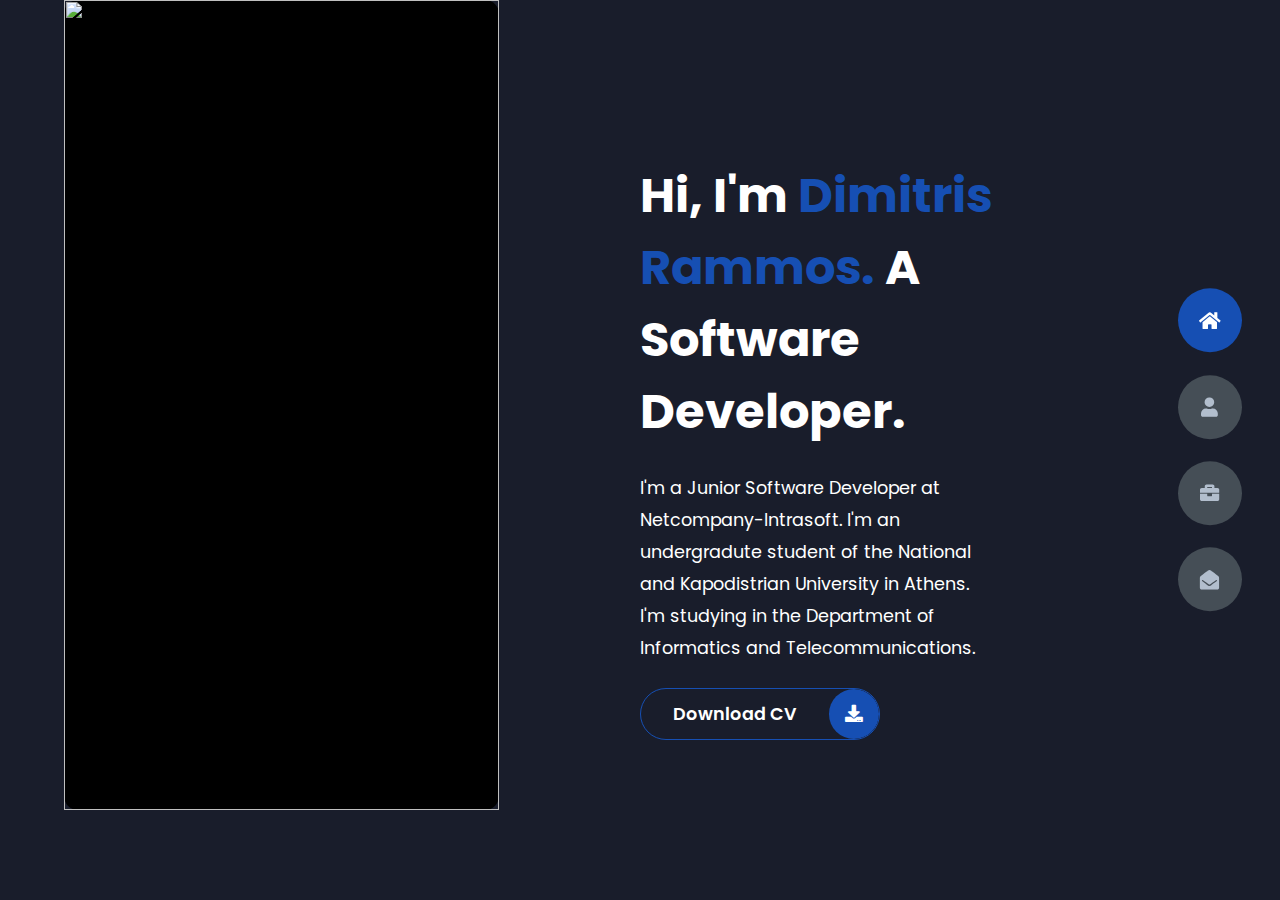
==== commit bc334848: "Updates" ====
--- a/index.html
+++ b/index.html
@@ -32,7 +32,7 @@
                         A Software Developer.
                     </h1>
                     <p>
-                        I'm an Associate Software Engineer at Wappier.
+                        I'm a Junior Software Developer at Netcompany-Intrasoft.
                         I'm an undergradute student of the National and Kapodistrian University in Athens.
                         I'm studying in the Department of Informatics and Telecommunications. 
                     </p>
@@ -57,9 +57,9 @@
                     <div class="left-about">
                         <h4>Information About me</h4>
                         <p>
-                            I am a Associate Software Engineer at Wappier, as a Backend Developer, using Rust.
+                            I am a Junior Software Developer at Netcompany-Intrasoft, using Java.
                             I am an undergraduate student in Department of Informatics and Telecommunications, in University of Athens.
-                            I’m currently learning Rust Programming Language.<br /><br />
+                            I’m currently learning React-Js and Java Programming Language.<br /><br />
                             I am 21 years old and I live in athens. Though, I really love Crete and its nature, as well as life in the village. Last but not least, Greek coffee is my thing!
                         </p>
                         
@@ -144,21 +144,42 @@
                         <div class="tl-icon">
                             <i class="fas fa-briefcase"></i>
                         </div>
-                        <p class="tl-duration">AUG 2022 - Present</p>
+                        <p class="tl-duration">AUG 2022 - FEB 2023</p>
                         <h5>Associate Software Engineer<span> - Wappier</span></h5>
                         <p>
                             I am an associate software engineer currently working at wappier as a backend developer.</br>
                             I mainly code and learn Rust using the Axum framework from the Tokio library.</br> 
                             Below I will list the technologies I’ve been using along with Rust.</br></br>
 
-                            <span style="color:#449fcc;">GraphQl</span></h3> - I learn for graph-ql and create services with Rust.</br>
-                            <span style="color:#449fcc;">Kafka</span></h3> - Consumer and Producer for the services.</br>
-                            <span style="color:#449fcc;">Docker</span></h3> - I create the services Containers and Images.</br>
-                            <span style="color:#449fcc;">Git</span></h3> - I learned how to use git in a workspace.</br>
-                            <span style="color:#449fcc;;">Databases</span></h3> - I use the databases Redis, MongoDB and PostgresDB.</br>
+                            <h3>&#x2022;<span style="color:#449fcc;">GraphQl</span></h3> - I learn for graph-ql and create services with Rust.</br>
+                            <h3>&#x2022;<span style="color:#449fcc;">Kafka</span></h3> - Consumer and Producer for the services.</br>
+                            <h3>&#x2022;<span style="color:#449fcc;">Docker</span></h3> - I create the services Containers and Images.</br>
+                            <h3>&#x2022;<span style="color:#449fcc;">Git</span></h3> - I learned how to use git in a workspace.</br>
+                            <h3>&#x2022;<span style="color:#449fcc;;">Databases</span></h3> - I use the databases Redis, MongoDB and PostgresDB.</br>
                             Also, I have use for my services <span style="color:#449fcc;;">Prometheus</span></h3>, <span style="color:#449fcc;;">Grafana</span></h3> and <span style="color:#449fcc;;">Postman</span></h3>.</br></br>
                             
                             I have experience programming and developing software with teams implementing Agile methodologies.
+                        </p>
+                    </div>
+                    <div class="timeline-item">
+                        <div class="tl-icon">
+                            <i class="fas fa-briefcase"></i>
+                        </div>
+                        <p class="tl-duration">FEB 2023 - Present</p>
+                        <h5>Junior Software Developer<span> - Netcompany-Intrasoft</span></h5>
+                        <p>
+                            I am a Junior software Developer currently working at Netcompany-Intrasoft as a Full Stack developer.</br>
+                            I mainly code and learn Java using the Spring framework and PrimeFaces.</br>
+                            The project is the medical file and other many services for hospitals.</br>
+                            Below I will list the technologies I’ve been using along with Java.</br></br>
+
+                            <h3>&#x2022;<span style="color:#449fcc;;">Server</span></h3> - I use the WebLogic Server 12 for the services.</br>
+                            <h3>&#x2022;<span style="color:#449fcc;;">Databases</span></h3> - I use the databases Toad Database Developer Tools.</br>
+                            <h3>&#x2022;<span style="color:#449fcc;">Git</span></h3> - I learned how to use git in a workspace.</br>
+                            <h3>&#x2022;<span style="color:#449fcc;">Application Program Interface</span></h3> - I use SoapUI and Postman.</br>
+                            
+                            Also, I have use <span style="color:#449fcc;;">Jenkins</span></h3> and <span style="color:#449fcc;;">Arifactory</span></h3>.</br></br>
+                            
                         </p>
                     </div>
                 </div>
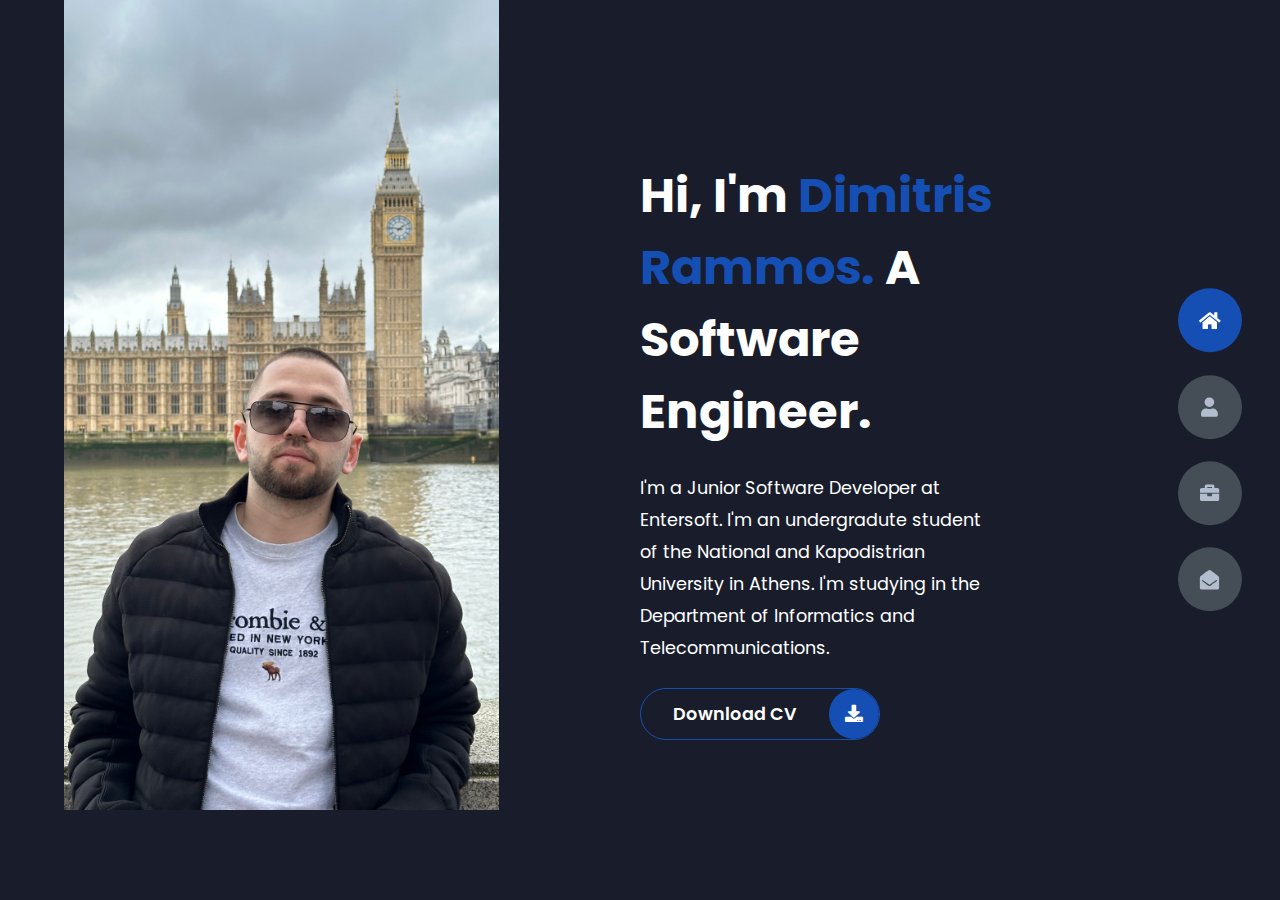
==== commit 756cc99a: "Update it" ====
--- a/index.html
+++ b/index.html
@@ -29,10 +29,10 @@
                 <div class="right-header">
                     <h1 class="name">
                         Hi, I'm <span>Dimitris Rammos.</span>
-                        A Software Developer.
+                        A Software Engineer.
                     </h1>
                     <p>
-                        I'm a Junior Software Developer at Netcompany-Intrasoft.
+                        I'm a Junior Software Developer at Entersoft.
                         I'm an undergradute student of the National and Kapodistrian University in Athens.
                         I'm studying in the Department of Informatics and Telecommunications. 
                     </p>
@@ -57,10 +57,10 @@
                     <div class="left-about">
                         <h4>Information About me</h4>
                         <p>
-                            I am a Junior Software Developer at Netcompany-Intrasoft, using Java.
+                            I am a Junior Software Developer at Entersoft, using C#.
                             I am an undergraduate student in Department of Informatics and Telecommunications, in University of Athens.
-                            I’m currently learning React-Js and Java Programming Language.<br /><br />
-                            I am 21 years old and I live in athens. Though, I really love Crete and its nature, as well as life in the village. Last but not least, Greek coffee is my thing!
+                            I’m currently learning C# .Net Maui.<br /><br />
+                            I am 22 years old and I live in athens. Though, I really love Crete and its nature, as well as life in the village. Last but not least, Greek coffee is my thing!
                         </p>
                         
                     </div>
@@ -93,6 +93,12 @@
 
                         <div class="about-item">
                             <div class="abt-text">
+                                <p class="large-text">C#</p>
+                            </div>
+                        </div>
+
+                        <div class="about-item">
+                            <div class="abt-text">
                                 <p class="large-text">Java</p>
                             </div>
                         </div>
@@ -124,6 +130,18 @@
                         <div class="about-item">
                             <div class="abt-text">
                                 <p class="large-text">JavaScript</p>
+                            </div>
+                        </div>
+
+                        <div class="about-item">
+                            <div class="abt-text">
+                                <p class="large-text">Git</p>
+                            </div>
+                        </div>
+                        
+                        <div class="about-item">
+                            <div class="abt-text">
+                                <p class="large-text">Agile</p>
                             </div>
                         </div>
                     </div>
@@ -134,54 +152,66 @@
                         <div class="tl-icon">
                             <i class="fas fa-briefcase"></i>
                         </div>
-                        <p class="tl-duration">2021</p>
+                        <p class="tl-duration">SEP 2023 - PRESENT</p>
+                        <h5>Junior Software Developer<span> - Entersoft</span></h5>
+                        <p>
+                            I work as a Mobile developer and I coding C# applications(.NET), with xamarin.Forms, xamarin.IOS and .NET Maui.</br>
+                            The applications we develop are for Android, IOS and Windows.</br>
+                            Οur apps are customizable, so we build our app based on some .xml files through the Xamarin or Maui framework.</br>
+                        </p>
+                    </div>
+                    <div class="timeline-item">
+                        <div class="tl-icon">
+                            <i class="fas fa-briefcase"></i>
+                        </div>
+                        <p class="tl-duration">FEB 2023 - SEP 2023</p>
+                        <h5>Junior Software Developer<span> - Netcompany Intrasoft</span></h5>
+                        <p>
+                            I worked as a Full Stack developer and I coded Java, with Spring framework and primefaces.</br> 
+                            The project was the medical file and other many services for hospitals.</br>
+                            Below I will list the technologies I’ve been using along with Java.</br></br>
+
+                            &#x2022;  <span style="color:#449fcc;;">Server</span> - I use the WebLogic Server 12 for the services.</br>
+                            &#x2022;  <span style="color:#449fcc;;">Databases</span> - I use the databases Toad Database Developer Tools.</br>
+                            &#x2022;  <span style="color:#449fcc;">Git</span> - I learned how to use git in a workspace.</br>
+                            &#x2022;  <span style="color:#449fcc;">Application Program Interface</span> - I use SoapUI and Postman.</br></br>
+
+                            Also, I have use <span style="color:#449fcc;;">Jenkins</span></h3> and <span style="color:#449fcc;;">Arifactory</span></h3>.</br></br>
+
+                        </p>
+                    </div>
+                    <div class="timeline-item">
+                        <div class="tl-icon">
+                            <i class="fas fa-briefcase"></i>
+                        </div>
+                        <p class="tl-duration">AUG 2022 - FEB 2023</p>
+                        <h5>Associate Software Engineer<span> - Wappier</span></h5>
+                        <p>
+                            I worked as a Backend developer and I coded with Rust.</br>
+                            I used the Axum framework from the Tokio library.</br>
+                            Below I will list the technologies I’ve been using along with Rust.</br></br>
+
+                            &#x2022;  <span style="color:#449fcc;">GraphQl</span> - I learn for graph-ql and create services with Rust.</br>
+                            &#x2022;  <span style="color:#449fcc;">Kafka</span> - Consumer and Producer for the services.</br>
+                            &#x2022;  <span style="color:#449fcc;">Docker</span> - I create the services Containers and Images.</br>
+                            &#x2022;  <span style="color:#449fcc;">Git</span> - I learned how to use git in a workspace.</br>
+                            &#x2022;  <span style="color:#449fcc;;">Databases</span> - I use the databases Redis, MongoDB and PostgresDB.</br></br>
+                            Also, I have use for my services <span style="color:#449fcc;;">Prometheus</span></h3>, <span style="color:#449fcc;;">Grafana</span></h3> and <span style="color:#449fcc;;">Postman</span></h3>.</br></br>
+
+                            I have experience programming and developing software with teams implementing Agile methodologies.
+                        </p>
+                    </div>
+                    <div class="timeline-item">
+                        <div class="tl-icon">
+                            <i class="fas fa-briefcase"></i>
+                        </div>
+                        <p class="tl-duration">JUL 2021 - SEP 2021</p>
                         <h5>Check-In Agent<span> - Goldair Handling</span></h5>
                         <p>
                             I was Check-In Agent for Aegean Airlines, in Heraklion Airport.
                         </p>
                     </div>
-                    <div class="timeline-item">
-                        <div class="tl-icon">
-                            <i class="fas fa-briefcase"></i>
-                        </div>
-                        <p class="tl-duration">AUG 2022 - FEB 2023</p>
-                        <h5>Associate Software Engineer<span> - Wappier</span></h5>
-                        <p>
-                            I am an associate software engineer currently working at wappier as a backend developer.</br>
-                            I mainly code and learn Rust using the Axum framework from the Tokio library.</br> 
-                            Below I will list the technologies I’ve been using along with Rust.</br></br>
-
-                            <h3>&#x2022;<span style="color:#449fcc;">GraphQl</span></h3> - I learn for graph-ql and create services with Rust.</br>
-                            <h3>&#x2022;<span style="color:#449fcc;">Kafka</span></h3> - Consumer and Producer for the services.</br>
-                            <h3>&#x2022;<span style="color:#449fcc;">Docker</span></h3> - I create the services Containers and Images.</br>
-                            <h3>&#x2022;<span style="color:#449fcc;">Git</span></h3> - I learned how to use git in a workspace.</br>
-                            <h3>&#x2022;<span style="color:#449fcc;;">Databases</span></h3> - I use the databases Redis, MongoDB and PostgresDB.</br>
-                            Also, I have use for my services <span style="color:#449fcc;;">Prometheus</span></h3>, <span style="color:#449fcc;;">Grafana</span></h3> and <span style="color:#449fcc;;">Postman</span></h3>.</br></br>
-                            
-                            I have experience programming and developing software with teams implementing Agile methodologies.
-                        </p>
-                    </div>
-                    <div class="timeline-item">
-                        <div class="tl-icon">
-                            <i class="fas fa-briefcase"></i>
-                        </div>
-                        <p class="tl-duration">FEB 2023 - Present</p>
-                        <h5>Junior Software Developer<span> - Netcompany-Intrasoft</span></h5>
-                        <p>
-                            I am a Junior software Developer currently working at Netcompany-Intrasoft as a Full Stack developer.</br>
-                            I mainly code and learn Java using the Spring framework and PrimeFaces.</br>
-                            The project is the medical file and other many services for hospitals.</br>
-                            Below I will list the technologies I’ve been using along with Java.</br></br>
-
-                            <h3>&#x2022;<span style="color:#449fcc;;">Server</span></h3> - I use the WebLogic Server 12 for the services.</br>
-                            <h3>&#x2022;<span style="color:#449fcc;;">Databases</span></h3> - I use the databases Toad Database Developer Tools.</br>
-                            <h3>&#x2022;<span style="color:#449fcc;">Git</span></h3> - I learned how to use git in a workspace.</br>
-                            <h3>&#x2022;<span style="color:#449fcc;">Application Program Interface</span></h3> - I use SoapUI and Postman.</br>
-                            
-                            Also, I have use <span style="color:#449fcc;;">Jenkins</span></h3> and <span style="color:#449fcc;;">Arifactory</span></h3>.</br></br>
-                            
-                        </p>
-                    </div>
+                    
                 </div>
             </section>
             
@@ -191,7 +221,48 @@
                 </div>
                 
                 <div class = "All-Projects">
-                        
+
+                    <div class="Project">
+                        <div class="row">
+                            <div class="column-66">
+                                <h1 class="xlarge-font"><b>Deep Learning for NLP</b></h1>
+                                <h1 class="large-font" style="color:#1DA1F2;"><b>Project</b></h1>
+                                <h3 class="language">Programming Language: <span style="color:#164fb3;">Python</span></h3>
+                                <p>
+                                    <br />
+                                    This project is work of the university, from the course of artificial intelligence 2.
+                                    The project has solutions that implement the algorithm model 
+                                    for emotional intelligence on text tweets from the well-known Twitter application.
+                                    <br /><br />
+                                </p>
+                                <a href = "https://github.com/drammos/Deep_Learning_for_NLP"><button class="button">Open In GitHub</button></a>
+                            </div>
+                            <div class="column-33">
+                                <img src="img/nlp.png" width="335" height="471">
+                            </div>
+                        </div>
+                    </div>
+
+                    <div class="Project">
+                        <div class="row">
+                            <div class="column-33">
+                                <img src="img/compilers.png" alt="App" width="335" height="471">
+                            </div>
+                            <div class="column-66">
+                                <h1 class="xlarge-font"><b>Compilers</b></h1>
+                                <h1 class="large-font" style="color:#1DA1F2;"><b>Project</b></h1>
+                                <h3 class="language">Programming Language: <span style="color:#164fb3;">Java</span></h3>
+                                <p>
+                                    <br />
+                                    This project is work from our sixth semester in Department of Informatics and Telecommunications.
+                                    <br /><br />
+                                </p>
+                                <a href = "https://github.com/drammos/Compilers"><button class="button">Open In GitHub</button></a>
+
+                            </div>
+                        </div>
+                    </div>
+                    
                     <div class="Project">
                         <div class="row">
                             <div class="column-66">
